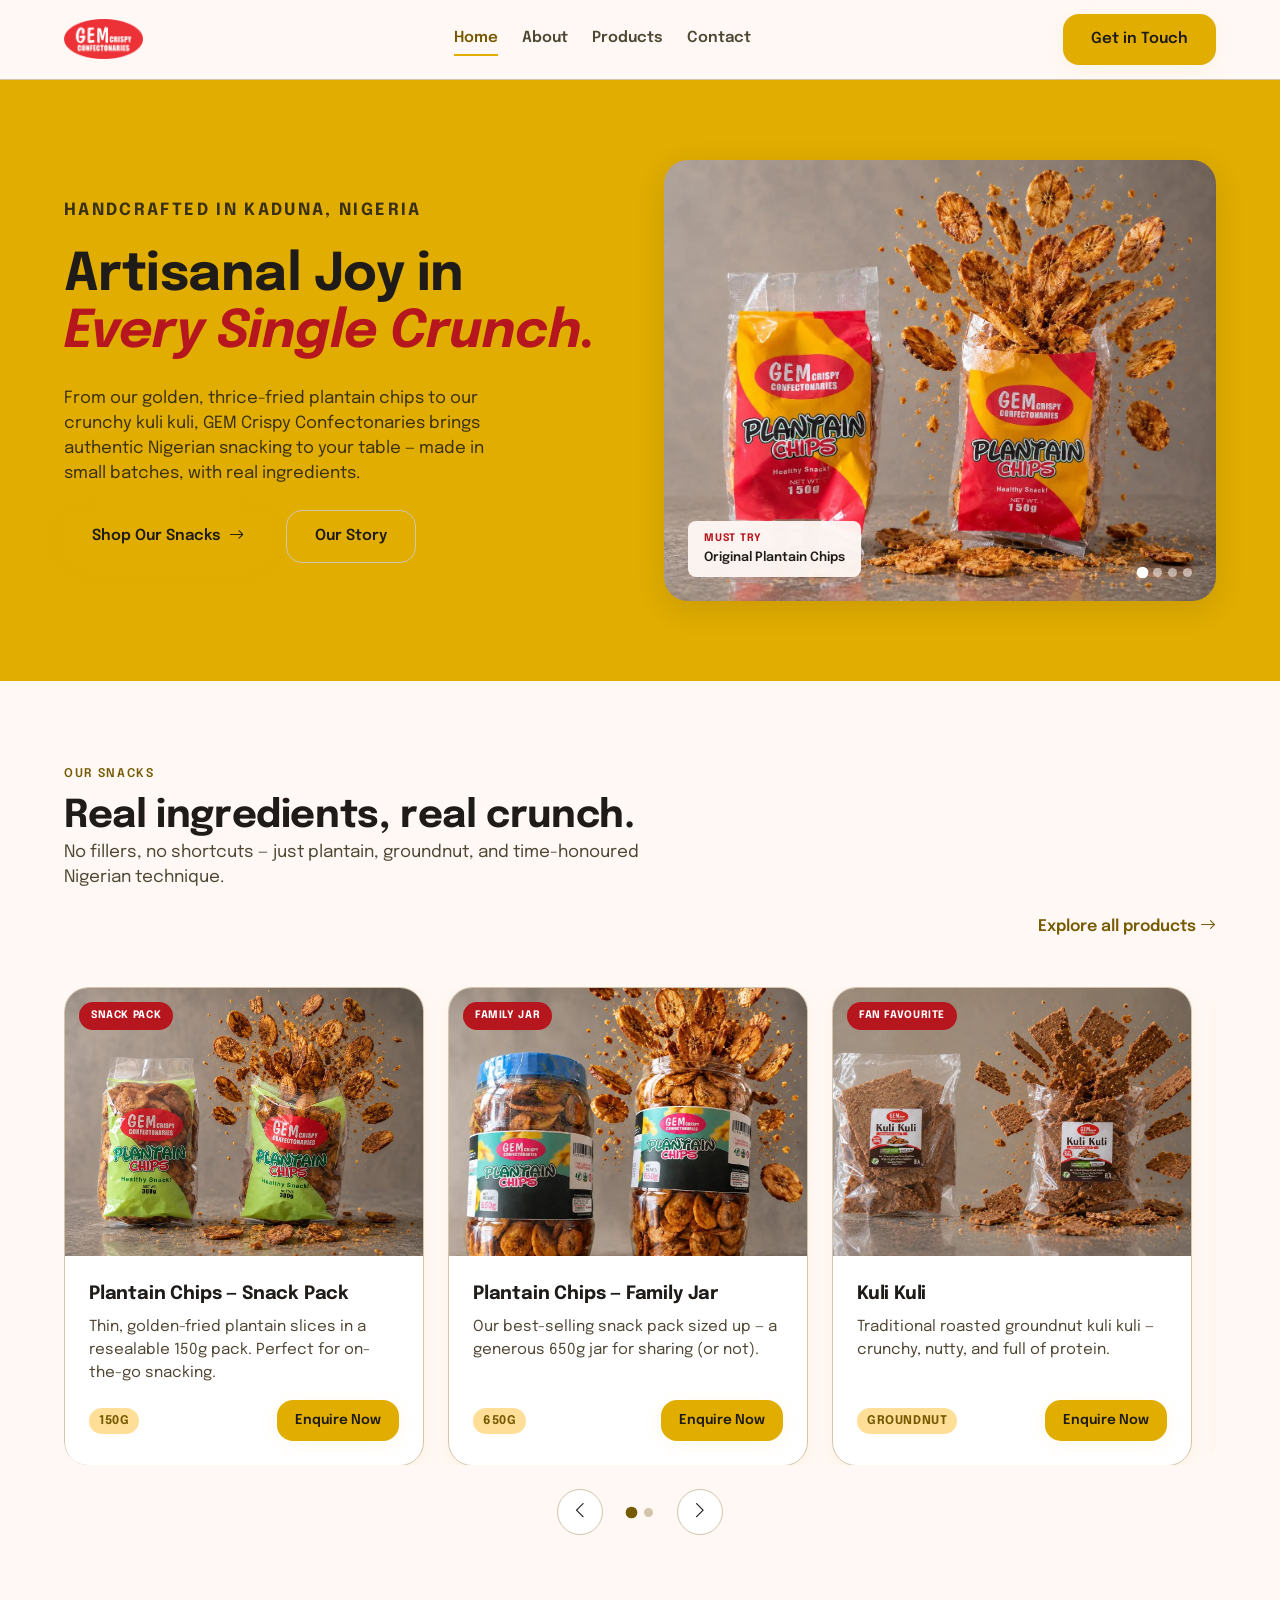
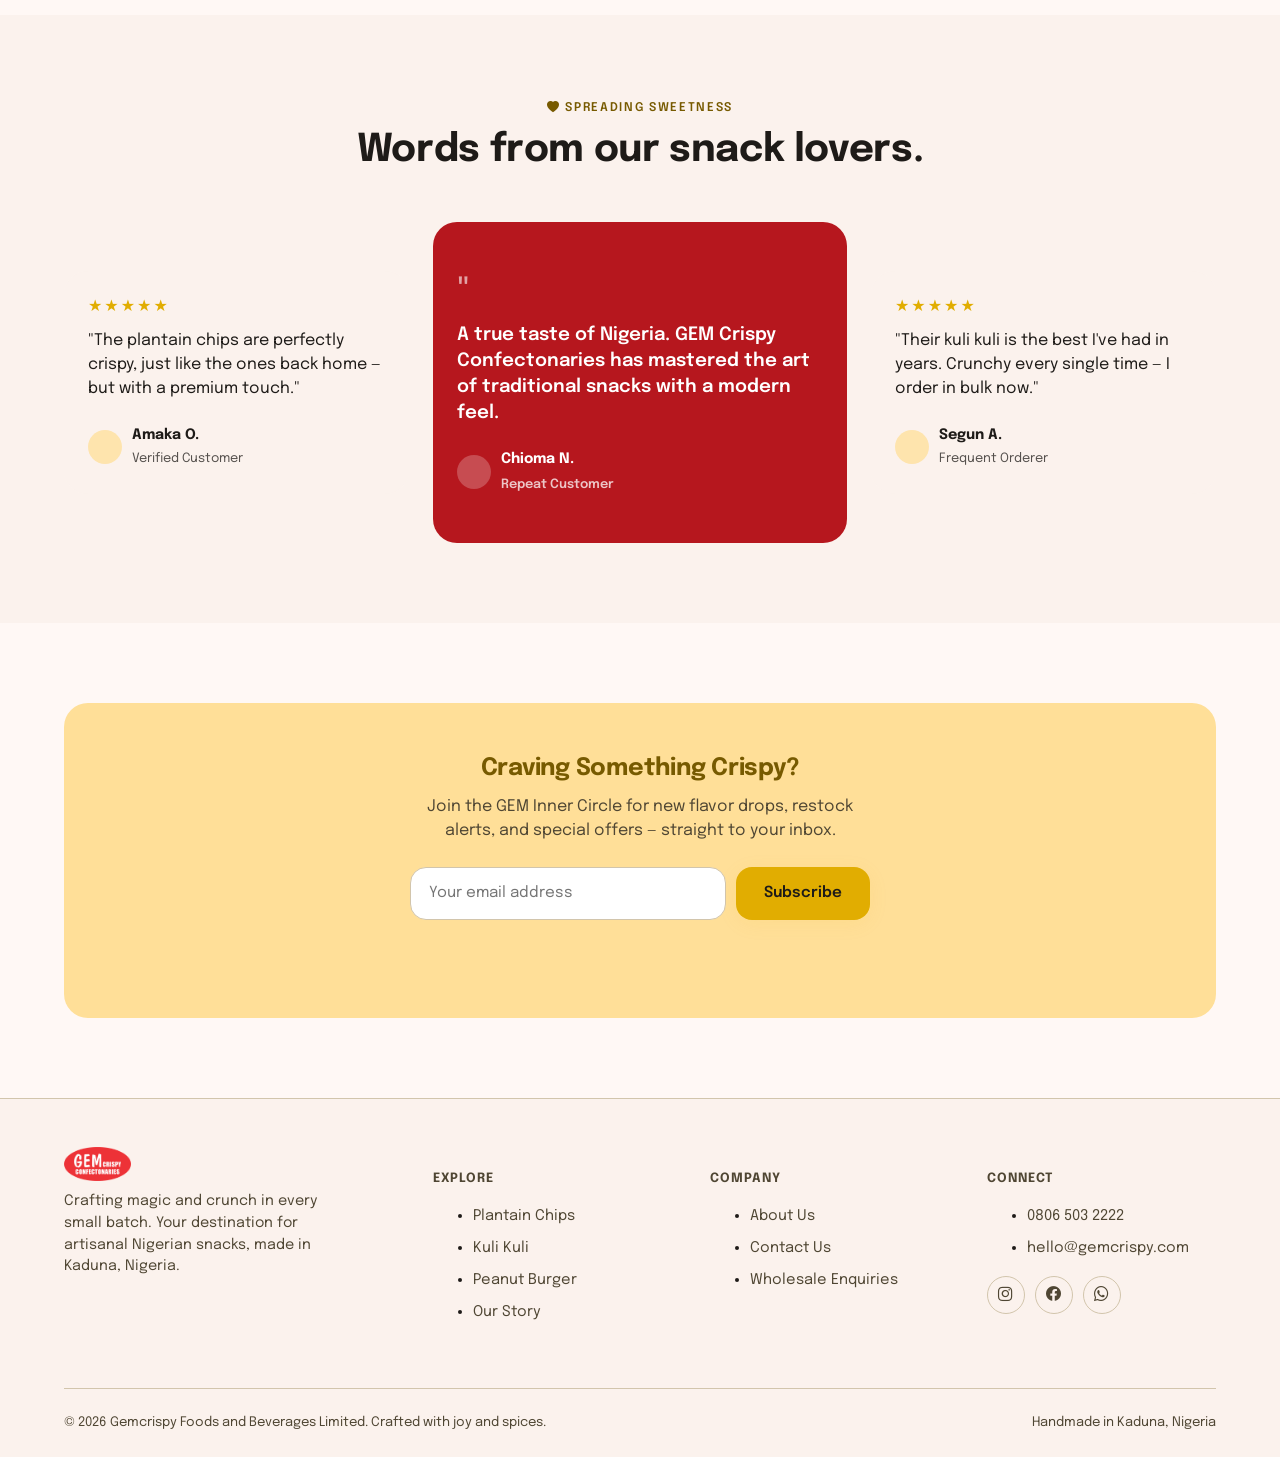
==== index.html @ a68d862b "Initial commit: GEM Crispy Confectonaries website" ====
<!DOCTYPE html>
<html lang="en">
<head>
<meta charset="UTF-8">
<meta name="viewport" content="width=device-width, initial-scale=1.0">
<title>GEM Crispy Confectonaries-Authentic Nigerian Artisanal Snacks</title>
<meta name="description" content="GEM Crispy Confectonaries hand-crafts authentic Nigerian artisanal snacks — plantain chips and kuli kuli — made in Kaduna, Nigeria. Discover our story and enquire today.">
<link rel="icon" type="image/png" sizes="32x32" href="assets/logo/favicon-32.png">
<link rel="icon" type="image/png" sizes="16x16" href="assets/logo/favicon-16.png">
<link rel="apple-touch-icon" sizes="180x180" href="assets/logo/favicon-180.png">
<link rel="stylesheet" href="https://cdn.jsdelivr.net/npm/bootstrap-icons@1.11.3/font/bootstrap-icons.min.css">
<link rel="stylesheet" href="css/styles.css">
</head>
<body>
<a href="#main" class="skip-link">Skip to content</a>

<!-- ============ HEADER ============ -->
<header class="site-header">
  <div class="container nav">
    <a href="index.html" class="nav-logo">
      <img src="assets/logo/gem-logo.png" alt="GEM Crispy Confectonaries logo">
      <span class="visually-hidden">GEM Crispy Confectonaries</span>
    </a>
    <nav class="nav-links" aria-label="Primary">
      <a href="index.html" aria-current="page">Home</a>
      <a href="about.html">About</a>
      <a href="products.html">Products</a>
      <a href="contact.html">Contact</a>
    </nav>
    <a href="contact.html" class="btn btn-primary nav-cta">Get in Touch</a>
    <button class="nav-toggle" data-nav-toggle aria-expanded="false" aria-controls="mobile-menu" aria-label="Open menu">
      <i class="bi bi-list" aria-hidden="true"></i>
    </button>
  </div>
  <div class="container">
    <nav class="mobile-menu" id="mobile-menu" data-mobile-menu aria-label="Mobile">
      <a href="index.html" aria-current="page">Home</a>
      <a href="about.html">About</a>
      <a href="products.html">Products</a>
      <a href="contact.html">Contact</a>
      <a href="contact.html" class="btn btn-primary btn-block">Get in Touch</a>
    </nav>
  </div>
</header>

<main id="main">

  <!-- ============ HERO ============ -->
  <section class="hero">
    <div class="container hero-grid">
      <div>
        <p class="hero-eyebrow">Handcrafted in Kaduna, Nigeria</p>
        <h1>Artisanal Joy in <em>Every Single Crunch.</em></h1>
        <p>From our golden, thrice-fried plantain chips to our crunchy kuli kuli, GEM Crispy Confectonaries brings authentic Nigerian snacking to your table — made in small batches, with real ingredients.</p>
        <div class="hero-actions">
          <a href="products.html" class="btn btn-primary">Shop Our Snacks <i class="bi bi-arrow-right" aria-hidden="true"></i></a>
          <a href="about.html" class="btn btn-outline">Our Story</a>
        </div>
      </div>
      <div class="hero-image-wrap" data-hero-rotator>
        <img src="assets/products/plantain-chips-snack-pack-1.jpg" alt="Two packs of GEM plantain chips, one open and overflowing with crispy golden plantain slices" width="700" height="560" data-hero-image>
        <div class="hero-badge">
          <span data-hero-badge-eyebrow>Must Try</span>
          <span data-hero-badge-title>Original Plantain Chips</span>
        </div>
        <div class="hero-dots" data-hero-dots></div>
      </div>
    </div>
  </section>

  <!-- ============ FEATURED SNACKS CAROUSEL ============ -->
  <section>
    <div class="container">
      <div class="section-header-split">
        <div class="section-header">
          <p class="eyebrow">Our Snacks</p>
          <h2 class="section-title">Real ingredients, real crunch.</h2>
          <p class="section-lead">No fillers, no shortcuts — just plantain, groundnut, and time-honoured Nigerian technique.</p>
        </div>
        <a href="products.html" style="font-weight:600; color:var(--color-primary-dark); white-space:nowrap;">Explore all products <i class="bi bi-arrow-right"></i></a>
      </div>

      <div class="carousel" data-carousel tabindex="0" aria-roledescription="carousel" aria-label="Featured products">
        <div class="carousel-viewport" data-carousel-viewport>
          <div class="carousel-track" data-carousel-track>

            <div class="carousel-slide" data-carousel-slide>
              <article class="card">
                <div class="card-media">
                  <span class="card-tag">Snack Pack</span>
                  <img src="assets/products/plantain-chips-snack-pack-2.jpg" alt="GEM Plantain Chips 150g snack pack" loading="lazy" width="500" height="375">
                </div>
                <div class="card-body">
                  <h3>Plantain Chips — Snack Pack</h3>
                  <p>Thin, golden-fried plantain slices in a resealable 150g pack. Perfect for on-the-go snacking.</p>
                  <div class="card-footer">
                    <span class="card-weight">150g</span>
                    <a href="contact.html?product=Plantain%20Chips%20%E2%80%94%20Snack%20Pack%20(150g)#enquiry-form" class="btn btn-primary" style="padding:10px 18px; font-size:0.85rem;">Enquire Now</a>
                  </div>
                </div>
              </article>
            </div>

            <div class="carousel-slide" data-carousel-slide>
              <article class="card">
                <div class="card-media">
                  <span class="card-tag">Family Jar</span>
                  <img src="assets/products/plantain-chips-family-jar-1.jpg" alt="GEM Plantain Chips 650g family jar" loading="lazy" width="500" height="375">
                </div>
                <div class="card-body">
                  <h3>Plantain Chips — Family Jar</h3>
                  <p>Our best-selling snack pack sized up — a generous 650g jar for sharing (or not).</p>
                  <div class="card-footer">
                    <span class="card-weight">650g</span>
                    <a href="contact.html?product=Plantain%20Chips%20%E2%80%94%20Family%20Jar%20(650g)#enquiry-form" class="btn btn-primary" style="padding:10px 18px; font-size:0.85rem;">Enquire Now</a>
                  </div>
                </div>
              </article>
            </div>

            <div class="carousel-slide" data-carousel-slide>
              <article class="card">
                <div class="card-media">
                  <span class="card-tag">Fan Favourite</span>
                  <img src="assets/products/kuli-kuli.jpg" alt="GEM Kuli Kuli, a traditional Nigerian groundnut snack" loading="lazy" width="500" height="375">
                </div>
                <div class="card-body">
                  <h3>Kuli Kuli</h3>
                  <p>Traditional roasted groundnut kuli kuli — crunchy, nutty, and full of protein.</p>
                  <div class="card-footer">
                    <span class="card-weight">Groundnut</span>
                    <a href="contact.html?product=Kuli%20Kuli#enquiry-form" class="btn btn-primary" style="padding:10px 18px; font-size:0.85rem;">Enquire Now</a>
                  </div>
                </div>
              </article>
            </div>

            <div class="carousel-slide" data-carousel-slide>
              <article class="card">
                <div class="card-media">
                  <span class="card-tag">Peanut Snack</span>
                  <img src="assets/products/peanut-burger-bag.jpg" alt="GEM Peanut Burger, a sweet-coated peanut snack" loading="lazy" width="500" height="375">
                </div>
                <div class="card-body">
                  <h3>Peanut Burger</h3>
                  <p>Crunchy sugar-coated peanuts — a beloved Nigerian classic, packed fresh in every batch.</p>
                  <div class="card-footer">
                    <span class="card-weight">50g</span>
                    <a href="contact.html?product=Peanut%20Burger#enquiry-form" class="btn btn-primary" style="padding:10px 18px; font-size:0.85rem;">Enquire Now</a>
                  </div>
                </div>
              </article>
            </div>

          </div>
        </div>

        <div class="carousel-controls">
          <button class="carousel-btn" data-carousel-prev aria-label="Previous product"><i class="bi bi-chevron-left" aria-hidden="true"></i></button>
          <div class="carousel-dots" data-carousel-dots></div>
          <button class="carousel-btn" data-carousel-next aria-label="Next product"><i class="bi bi-chevron-right" aria-hidden="true"></i></button>
        </div>
      </div>
    </div>
  </section>

  <!-- ============ TESTIMONIALS ============ -->
  <!-- Placeholder testimonials — replace with real customer reviews before launch -->
  <section class="bg-tint">
    <div class="container">
      <div class="section-header center mx-auto">
        <p class="eyebrow"><i class="bi bi-heart-fill" aria-hidden="true"></i> Spreading Sweetness</p>
        <h2 class="section-title">Words from our snack lovers.</h2>
      </div>
      <div class="testimonial-grid">
        <div class="testimonial-card">
          <div class="stars" aria-hidden="true">★★★★★</div>
          <p>"The plantain chips are perfectly crispy, just like the ones back home — but with a premium touch."</p>
          <div class="testimonial-author">
            <span class="avatar-dot" aria-hidden="true"></span>
            <div><strong>Amaka O.</strong><span>Verified Customer</span></div>
          </div>
        </div>
        <div class="testimonial-card is-featured">
          <span class="quote-mark" aria-hidden="true">"</span>
          <p>A true taste of Nigeria. GEM Crispy Confectonaries has mastered the art of traditional snacks with a modern feel.</p>
          <div class="testimonial-author">
            <span class="avatar-dot" aria-hidden="true" style="background:rgba(255,255,255,0.3);"></span>
            <div><strong>Chioma N.</strong><span>Repeat Customer</span></div>
          </div>
        </div>
        <div class="testimonial-card">
          <div class="stars" aria-hidden="true">★★★★★</div>
          <p>"Their kuli kuli is the best I've had in years. Crunchy every single time — I order in bulk now."</p>
          <div class="testimonial-author">
            <span class="avatar-dot" aria-hidden="true"></span>
            <div><strong>Segun A.</strong><span>Frequent Orderer</span></div>
          </div>
        </div>
      </div>
    </div>
  </section>

  <!-- ============ NEWSLETTER ============ -->
  <section>
    <div class="newsletter-band">
      <h2>Craving Something Crispy?</h2>
      <p>Join the GEM Inner Circle for new flavor drops, restock alerts, and special offers — straight to your inbox.</p>
      <form class="newsletter-form" data-newsletter-form>
        <input type="email" class="field-input" placeholder="Your email address" required aria-label="Email address">
        <button type="submit" class="btn btn-primary">Subscribe</button>
      </form>
      <p class="form-note" data-form-note role="status" aria-live="polite"></p>
    </div>
  </section>

</main>

<!-- ============ FOOTER ============ -->
<footer class="site-footer">
  <div class="container">
    <div class="footer-grid">
      <div>
        <a href="index.html" class="footer-brand">
          <img src="assets/logo/gem-logo.png" alt="">
        </a>
        <p class="footer-desc">Crafting magic and crunch in every small batch. Your destination for artisanal Nigerian snacks, made in Kaduna, Nigeria.</p>
      </div>
      <div class="footer-col">
        <h5>Explore</h5>
        <ul>
          <li><a href="products.html">Plantain Chips</a></li>
          <li><a href="products.html">Kuli Kuli</a></li>
          <li><a href="products.html">Peanut Burger</a></li>
          <li><a href="about.html">Our Story</a></li>
        </ul>
      </div>
      <div class="footer-col">
        <h5>Company</h5>
        <ul>
          <li><a href="about.html">About Us</a></li>
          <li><a href="contact.html">Contact Us</a></li>
          <li><a href="contact.html">Wholesale Enquiries</a></li>
        </ul>
      </div>
      <div class="footer-col">
        <h5>Connect</h5>
        <ul>
          <li><a href="tel:08065032222">0806 503 2222</a></li>
          <li><a href="mailto:hello@gemcrispy.com">hello@gemcrispy.com</a></li>
        </ul>
        <div class="footer-socials">
          <a href="#" aria-label="Instagram"><i class="bi bi-instagram" aria-hidden="true"></i></a>
          <a href="#" aria-label="Facebook"><i class="bi bi-facebook" aria-hidden="true"></i></a>
          <a href="#" aria-label="WhatsApp"><i class="bi bi-whatsapp" aria-hidden="true"></i></a>
        </div>
      </div>
    </div>
    <div class="footer-bottom">
      <span>&copy; <span data-year>2026</span> Gemcrispy Foods and Beverages Limited. Crafted with joy and spices.</span>
      <span>Handmade in Kaduna, Nigeria</span>
    </div>
  </div>
</footer>

<script src="js/config.js"></script>
<script src="js/main.js"></script>
<script src="js/newsletter.js"></script>
<script src="js/carousel.js"></script>
<script src="js/hero-rotator.js"></script>
</body>
</html>
---- css/styles.css ----
/* ============================================================
   GEM Crispy Confectionaries — Design System
   Font: Epilogue | Palette: Mustard / Rich Red / Warm Cream
   ============================================================ */

@import url('https://fonts.googleapis.com/css2?family=Epilogue:ital,wght@0,400;0,500;0,600;0,700;0,800;1,600&display=swap');

:root {
  /* Color tokens */
  --color-primary: #E1AD01;
  --color-primary-dark: #775A00;
  --color-primary-container: #FFDF98;
  --color-accent: #B6171E;
  --color-accent-dark: #93000A;
  --color-surface: #FFF8F5;
  --color-surface-dim: #E1D8D4;
  --color-surface-container-lowest: #FFFFFF;
  --color-surface-container-low: #FBF2ED;
  --color-surface-container: #F5ECE7;
  --color-surface-container-high: #EFE6E2;
  --color-text: #1E1B18;
  --color-text-variant: #4F4633;
  --color-outline: #817661;
  --color-outline-variant: #D2C5AC;
  --color-inverse-surface: #34302C;
  --color-inverse-on-surface: #F8EFEA;
  --color-error: #BA1A1A;
  --color-success: #2E7D32;

  /* Typography */
  --font-body: 'Epilogue', system-ui, -apple-system, sans-serif;

  /* Spacing (8px base scale) */
  --space-xs: 4px;
  --space-sm: 12px;
  --space-base: 8px;
  --space-md: 24px;
  --space-lg: 48px;
  --space-xl: 80px;
  --gutter: 24px;
  --margin-mobile: 16px;
  --margin-desktop: 64px;

  /* Radius */
  --radius-sm: 0.25rem;
  --radius: 0.5rem;
  --radius-md: 0.75rem;
  --radius-lg: 1rem;
  --radius-xl: 1.5rem;
  --radius-full: 9999px;

  /* Shadows */
  --shadow-1: 0 4px 20px rgba(225, 173, 1, 0.08);
  --shadow-2: 0 8px 30px rgba(30, 27, 24, 0.12);

  /* Layout */
  --max-width: 1280px;
}

/* ------------------------------------------------------------
   Reset
   ------------------------------------------------------------ */
*, *::before, *::after { box-sizing: border-box; }
html { scroll-behavior: smooth; }
body, h1, h2, h3, h4, p, figure, blockquote, dl, dd { margin: 0; }
ul[class], ol[class] { list-style: none; margin: 0; padding: 0; }
img, picture { max-width: 100%; display: block; }
input, button, textarea, select { font: inherit; color: inherit; }
button { cursor: pointer; }
a { color: inherit; text-decoration: none; }

@media (prefers-reduced-motion: reduce) {
  html { scroll-behavior: auto; }
  *, *::before, *::after {
    animation-duration: 0.01ms !important;
    animation-iteration-count: 1 !important;
    transition-duration: 0.01ms !important;
    scroll-behavior: auto !important;
  }
}

/* ------------------------------------------------------------
   Base
   ------------------------------------------------------------ */
body {
  font-family: var(--font-body);
  background: var(--color-surface);
  color: var(--color-text);
  line-height: 1.5;
  -webkit-font-smoothing: antialiased;
}

h1, h2, h3, h4 {
  font-family: var(--font-body);
  font-weight: 700;
  letter-spacing: -0.01em;
  color: var(--color-text);
}

.eyebrow {
  display: inline-block;
  font-size: 0.75rem;
  font-weight: 600;
  letter-spacing: 0.14em;
  text-transform: uppercase;
  color: var(--color-primary-dark);
  margin-bottom: var(--space-sm);
}

.section-title {
  font-size: clamp(1.75rem, 3vw, 2.5rem);
  line-height: 1.15;
}

.section-lead {
  font-size: 1.0625rem;
  color: var(--color-text-variant);
  max-width: 60ch;
}

.container {
  width: 100%;
  max-width: var(--max-width);
  margin-inline: auto;
  padding-inline: var(--margin-mobile);
}

@media (min-width: 900px) {
  .container { padding-inline: var(--margin-desktop); }
}

section {
  padding-block: var(--space-xl);
}

/* Skip link for keyboard users */
.skip-link {
  position: absolute;
  left: -9999px;
  top: 0;
  background: var(--color-text);
  color: #fff;
  padding: 12px 20px;
  z-index: 1000;
  border-radius: 0 0 var(--radius) 0;
}
.skip-link:focus {
  left: 0;
}

:focus-visible {
  outline: 3px solid var(--color-primary-dark);
  outline-offset: 2px;
}

/* ------------------------------------------------------------
   Buttons
   ------------------------------------------------------------ */
.btn {
  display: inline-flex;
  align-items: center;
  justify-content: center;
  gap: 8px;
  padding: 14px 28px;
  border-radius: var(--radius-lg);
  font-weight: 600;
  font-size: 0.95rem;
  border: none;
  transition: transform 0.15s ease, box-shadow 0.15s ease, background-color 0.15s ease;
  white-space: nowrap;
}
.btn:hover { transform: translateY(-2px); }
.btn:active { transform: translateY(0); }

.btn-primary {
  background: var(--color-primary);
  color: var(--color-text);
  box-shadow: var(--shadow-1);
}
.btn-primary:hover { box-shadow: 0 8px 24px rgba(225, 173, 1, 0.28); }

.btn-accent {
  background: var(--color-accent);
  color: #fff;
}
.btn-accent:hover { box-shadow: 0 8px 24px rgba(182, 23, 30, 0.28); }

.btn-outline {
  background: transparent;
  color: var(--color-text);
  border: 1.5px solid var(--color-outline-variant);
}
.btn-outline:hover { border-color: var(--color-primary-dark); background: var(--color-surface-container-low); }

.btn-block { width: 100%; }
.btn[disabled] { opacity: 0.6; cursor: not-allowed; transform: none !important; }

/* ------------------------------------------------------------
   Header / Navigation
   ------------------------------------------------------------ */
.site-header {
  position: sticky;
  top: 0;
  z-index: 100;
  background: rgba(255, 248, 245, 0.92);
  backdrop-filter: blur(8px);
  border-bottom: 1px solid var(--color-outline-variant);
}

.nav {
  display: flex;
  align-items: center;
  justify-content: space-between;
  padding-block: 14px;
}

.nav-logo {
  display: flex;
  align-items: center;
  gap: 10px;
  font-weight: 800;
  font-size: 1.15rem;
}
.nav-logo img { height: 40px; width: auto; }

.nav-links {
  display: none;
  align-items: center;
  gap: var(--space-md);
}

.nav-links a {
  font-weight: 600;
  font-size: 0.95rem;
  color: var(--color-text-variant);
  padding-block: 4px;
  border-bottom: 2px solid transparent;
  transition: color 0.15s ease, border-color 0.15s ease;
}
.nav-links a:hover,
.nav-links a[aria-current="page"] {
  color: var(--color-primary-dark);
  border-color: var(--color-primary);
}

.nav-cta { display: none; }

.nav-toggle {
  display: inline-flex;
  align-items: center;
  justify-content: center;
  width: 44px;
  height: 44px;
  border-radius: var(--radius);
  border: 1px solid var(--color-outline-variant);
  background: var(--color-surface-container-lowest);
  font-size: 1.25rem;
}

@media (min-width: 900px) {
  .nav-links { display: flex; }
  .nav-cta { display: inline-flex; }
  .nav-toggle { display: none; }
}

.mobile-menu {
  display: none;
  flex-direction: column;
  gap: 2px;
  padding-block: var(--space-sm);
  border-top: 1px solid var(--color-outline-variant);
}
.mobile-menu.is-open { display: flex; }
.mobile-menu a {
  padding: 12px 4px;
  font-weight: 600;
  color: var(--color-text-variant);
  border-bottom: 1px solid var(--color-surface-container-high);
}
.mobile-menu a[aria-current="page"] { color: var(--color-primary-dark); }
.mobile-menu .btn { margin-top: var(--space-sm); }

@media (min-width: 900px) {
  .mobile-menu { display: none !important; }
}

/* ------------------------------------------------------------
   Hero
   ------------------------------------------------------------ */
.hero {
  background: var(--color-primary);
  padding-block: var(--space-xl);
  overflow: hidden;
}

.hero-grid {
  display: grid;
  gap: var(--space-lg);
  align-items: center;
}

@media (min-width: 900px) {
  .hero-grid { grid-template-columns: 1fr 1fr; }
}

.hero-eyebrow {
  font-size: 0.75rem;
  font-weight: 700;
  letter-spacing: 0.14em;
  text-transform: uppercase;
  color: var(--color-text);
  opacity: 0.7;
  margin-bottom: var(--space-sm);
}

.hero h1 {
  font-size: clamp(2.25rem, 5vw, 3.25rem);
  line-height: 1.1;
  margin-bottom: var(--space-md);
}

.hero h1 em {
  font-style: italic;
  color: var(--color-accent);
}

.hero p {
  font-size: 1.05rem;
  color: var(--color-text);
  opacity: 0.85;
  max-width: 46ch;
  margin-bottom: var(--space-md);
}

.hero-actions {
  display: flex;
  flex-wrap: wrap;
  gap: 14px;
}

.hero-image-wrap {
  position: relative;
  border-radius: var(--radius-xl);
  overflow: hidden;
  box-shadow: var(--shadow-2);
}
.hero-image-wrap img { width: 100%; height: 100%; object-fit: cover; aspect-ratio: 4/3.2; transition: opacity 0.35s ease; }

.hero-badge {
  position: absolute;
  bottom: var(--space-md);
  left: var(--space-md);
  background: rgba(255,248,245,0.95);
  padding: 10px 16px;
  border-radius: var(--radius);
  font-size: 0.8rem;
  font-weight: 600;
}
.hero-badge span { display: block; }
.hero-badge [data-hero-badge-eyebrow] { font-size: 0.65rem; text-transform: uppercase; letter-spacing: 0.08em; color: var(--color-accent); font-weight: 700; margin-bottom: 2px; }
.hero-badge [data-hero-badge-title] { transition: opacity 0.2s ease; }

.hero-dots {
  position: absolute;
  bottom: var(--space-md);
  right: var(--space-md);
  display: flex;
  gap: 6px;
}
.hero-dots .carousel-dot { background: rgba(255,248,245,0.55); }
.hero-dots .carousel-dot:hover { background: rgba(255,248,245,0.85); }
.hero-dots .carousel-dot.is-active { background: var(--color-surface-container-lowest); transform: scale(1.3); }

/* Page header (for non-home pages) */
.page-hero {
  background: var(--color-surface-container-low);
  text-align: center;
  padding-block: var(--space-xl) var(--space-lg);
}
.page-hero .eyebrow { display: block; }
.page-hero h1 { font-size: clamp(2rem, 4vw, 3rem); margin-bottom: var(--space-sm); }
.page-hero p { max-width: 60ch; margin-inline: auto; color: var(--color-text-variant); font-size: 1.05rem; }

.page-hero.hero-tinted {
  background: var(--color-primary);
}
.page-hero.hero-tinted h1, .page-hero.hero-tinted p { color: var(--color-text); }
.page-hero.hero-tinted .eyebrow { color: var(--color-inverse-surface); opacity: 0.7; }

/* ------------------------------------------------------------
   Cards — Products / Features
   ------------------------------------------------------------ */
.grid {
  display: grid;
  gap: var(--gutter);
}
.grid-3 { grid-template-columns: repeat(1, 1fr); }
.grid-2 { grid-template-columns: repeat(1, 1fr); }
@media (min-width: 700px) {
  .grid-3 { grid-template-columns: repeat(2, 1fr); }
  .grid-2 { grid-template-columns: repeat(2, 1fr); }
}
@media (min-width: 980px) {
  .grid-3 { grid-template-columns: repeat(3, 1fr); }
}

.card {
  background: var(--color-surface-container-lowest);
  border: 1px solid var(--color-outline-variant);
  border-radius: var(--radius-xl);
  overflow: hidden;
  box-shadow: var(--shadow-1);
  display: flex;
  flex-direction: column;
  transition: transform 0.2s ease, box-shadow 0.2s ease;
}
.card:hover { transform: translateY(-4px); box-shadow: var(--shadow-2); }

.card-media {
  position: relative;
  aspect-ratio: 4/3;
  overflow: hidden;
  background: var(--color-surface-container);
}
.card-media img { width: 100%; height: 100%; object-fit: cover; }

.card-tag {
  position: absolute;
  top: 14px;
  left: 14px;
  background: var(--color-accent);
  color: #fff;
  font-size: 0.65rem;
  font-weight: 700;
  letter-spacing: 0.06em;
  text-transform: uppercase;
  padding: 6px 12px;
  border-radius: var(--radius-full);
}

.card-body {
  padding: var(--space-md);
  display: flex;
  flex-direction: column;
  gap: 8px;
  flex: 1;
}
.card-body h3 { font-size: 1.15rem; }
.card-body p { color: var(--color-text-variant); font-size: 0.95rem; flex: 1; }

.card-footer {
  display: flex;
  align-items: center;
  justify-content: space-between;
  margin-top: 8px;
}
.card-weight {
  font-size: 0.75rem;
  font-weight: 700;
  letter-spacing: 0.05em;
  text-transform: uppercase;
  color: var(--color-primary-dark);
  background: var(--color-primary-container);
  padding: 4px 10px;
  border-radius: var(--radius-full);
}

/* Filter chips (Products page) */
.chip-row {
  display: flex;
  flex-wrap: wrap;
  gap: 10px;
}
.chip {
  padding: 10px 18px;
  border-radius: var(--radius-full);
  border: 1px solid var(--color-outline-variant);
  background: var(--color-surface-container-lowest);
  font-weight: 600;
  font-size: 0.85rem;
  color: var(--color-text-variant);
  transition: background 0.15s ease, color 0.15s ease, border-color 0.15s ease;
}
.chip:hover { border-color: var(--color-primary-dark); }
.chip.is-active {
  background: var(--color-primary-dark);
  color: #fff;
  border-color: var(--color-primary-dark);
}

/* Feature list (About page) */
.feature-list {
  display: grid;
  gap: var(--space-md);
}
.feature-item {
  display: flex;
  gap: 14px;
}
.feature-icon {
  flex-shrink: 0;
  width: 40px;
  height: 40px;
  border-radius: 50%;
  background: var(--color-primary-container);
  color: var(--color-primary-dark);
  display: flex;
  align-items: center;
  justify-content: center;
  font-size: 1.1rem;
}
.feature-item h4 { font-size: 1rem; margin-bottom: 4px; }
.feature-item p { font-size: 0.92rem; color: var(--color-text-variant); }

/* Custom golden bullets */
.gold-list { display: grid; gap: 10px; }
.gold-list li { display: flex; align-items: flex-start; gap: 12px; font-size: 0.95rem; color: var(--color-text-variant); }
.gold-list li::before {
  content: '';
  flex-shrink: 0;
  width: 8px;
  height: 8px;
  margin-top: 8px;
  border-radius: 50%;
  background: var(--color-primary);
}

/* ------------------------------------------------------------
   Testimonials
   ------------------------------------------------------------ */
.testimonial-grid {
  display: grid;
  gap: var(--space-md);
  align-items: center;
}
@media (min-width: 900px) {
  .testimonial-grid { grid-template-columns: 1fr 1.2fr 1fr; }
}
.testimonial-card {
  background: var(--color-surface-container-low);
  border-radius: var(--radius-xl);
  padding: var(--space-md);
}
.testimonial-card.is-featured {
  background: var(--color-accent);
  color: #fff;
  padding: var(--space-lg) var(--space-md);
  font-size: 1.15rem;
  font-weight: 600;
  line-height: 1.4;
}
.testimonial-card.is-featured .quote-mark { font-size: 2rem; opacity: 0.6; display: block; margin-bottom: 8px; }
.stars { color: var(--color-primary); letter-spacing: 2px; margin-bottom: 10px; }
.testimonial-author { display: flex; align-items: center; gap: 10px; margin-top: var(--space-md); }
.avatar-dot { width: 34px; height: 34px; border-radius: 50%; background: var(--color-primary-container); }
.testimonial-author strong { display: block; font-size: 0.9rem; }
.testimonial-author span { font-size: 0.8rem; opacity: 0.75; }

/* ------------------------------------------------------------
   Newsletter band
   ------------------------------------------------------------ */
.newsletter-band {
  background: var(--color-primary-container);
  border-radius: var(--radius-xl);
  padding: var(--space-lg) var(--space-md);
  text-align: center;
  margin-inline: var(--margin-mobile);
}
@media (min-width: 900px) {
  .newsletter-band { margin-inline: var(--margin-desktop); }
}
.newsletter-band h2 { color: var(--color-primary-dark); margin-bottom: 8px; }
.newsletter-band p { color: var(--color-text-variant); max-width: 50ch; margin-inline: auto; margin-bottom: var(--space-md); }

.newsletter-form {
  display: flex;
  flex-direction: column;
  gap: 10px;
  max-width: 460px;
  margin-inline: auto;
}
@media (min-width: 560px) {
  .newsletter-form { flex-direction: row; }
}

.field-input {
  width: 100%;
  padding: 14px 18px;
  border-radius: var(--radius-lg);
  border: 1px solid var(--color-outline-variant);
  background: var(--color-surface-container-lowest);
  font-size: 0.95rem;
}
.field-input:focus-visible { outline: 2px solid var(--color-primary-dark); }

.form-note {
  margin-top: 10px;
  font-size: 0.85rem;
  min-height: 1.2em;
}
.form-note.is-success { color: var(--color-success); }
.form-note.is-error { color: var(--color-error); }

/* ------------------------------------------------------------
   Forms — Contact / Enquiry
   ------------------------------------------------------------ */
.form-card {
  background: var(--color-surface-container-lowest);
  border: 1px solid var(--color-outline-variant);
  border-radius: var(--radius-xl);
  padding: var(--space-md);
  box-shadow: var(--shadow-1);
}

.form-grid {
  display: grid;
  gap: var(--space-md);
}
@media (min-width: 640px) {
  .form-grid.two-col { grid-template-columns: 1fr 1fr; }
}

.field {
  display: flex;
  flex-direction: column;
  gap: 6px;
}
.field label {
  font-size: 0.85rem;
  font-weight: 600;
  color: var(--color-text-variant);
}
.field textarea {
  padding: 14px 18px;
  border-radius: var(--radius);
  border: 1px solid var(--color-outline-variant);
  background: var(--color-surface-container-lowest);
  min-height: 140px;
  resize: vertical;
  font-size: 0.95rem;
}
.field input,
.field select {
  padding: 14px 18px;
  border-radius: var(--radius);
  border: 1px solid var(--color-outline-variant);
  background: var(--color-surface-container-lowest);
  font-size: 0.95rem;
}
.field input:focus-visible,
.field select:focus-visible,
.field textarea:focus-visible {
  outline: 2px solid var(--color-primary);
  outline-offset: 1px;
}
.field-error {
  font-size: 0.8rem;
  color: var(--color-error);
  min-height: 1.1em;
}

/* ------------------------------------------------------------
   Contact info list
   ------------------------------------------------------------ */
.info-block { display: flex; flex-direction: column; gap: var(--space-md); }
.info-row { display: flex; gap: 14px; align-items: flex-start; }
.info-icon {
  flex-shrink: 0;
  width: 44px;
  height: 44px;
  border-radius: 50%;
  background: var(--color-primary);
  color: var(--color-text);
  display: flex;
  align-items: center;
  justify-content: center;
  font-size: 1.15rem;
}
.info-row h4 { font-size: 0.8rem; text-transform: uppercase; letter-spacing: 0.06em; color: var(--color-text-variant); margin-bottom: 4px; }
.info-row p, .info-row a { font-weight: 700; font-size: 1rem; }

#map {
  width: 100%;
  height: 340px;
  border-radius: var(--radius-xl);
  border: 1px solid var(--color-outline-variant);
  z-index: 0;
}

/* ------------------------------------------------------------
   Footer
   ------------------------------------------------------------ */
.site-footer {
  background: var(--color-surface-container-low);
  border-top: 1px solid var(--color-outline-variant);
  padding-block: var(--space-lg) var(--space-md);
}
.footer-grid {
  display: grid;
  gap: var(--space-lg);
}
@media (min-width: 720px) {
  .footer-grid { grid-template-columns: 1.4fr 1fr 1fr 1fr; }
}
.footer-brand { display: flex; align-items: center; gap: 10px; font-weight: 800; margin-bottom: 10px; }
.footer-brand img { height: 34px; }
.footer-col h5 { font-size: 0.8rem; text-transform: uppercase; letter-spacing: 0.08em; color: var(--color-text-variant); margin-bottom: var(--space-sm); }
.footer-col ul { display: grid; gap: 8px; }
.footer-col a { font-size: 0.92rem; color: var(--color-text-variant); }
.footer-col a:hover { color: var(--color-primary-dark); }
.footer-desc { font-size: 0.9rem; color: var(--color-text-variant); max-width: 32ch; }
.footer-socials { display: flex; gap: 10px; margin-top: var(--space-sm); }
.footer-socials a {
  width: 38px; height: 38px;
  display: flex; align-items: center; justify-content: center;
  border-radius: 50%;
  border: 1px solid var(--color-outline-variant);
}
.footer-socials a:hover { background: var(--color-primary-container); border-color: var(--color-primary-dark); }
.footer-bottom {
  border-top: 1px solid var(--color-outline-variant);
  margin-top: var(--space-lg);
  padding-top: var(--space-md);
  display: flex;
  flex-wrap: wrap;
  gap: 10px;
  justify-content: space-between;
  font-size: 0.82rem;
  color: var(--color-text-variant);
}

/* ------------------------------------------------------------
   Utility
   ------------------------------------------------------------ */
.text-center { text-align: center; }
.mx-auto { margin-inline: auto; }
.mt-lg { margin-top: var(--space-lg); }
.mb-md { margin-bottom: var(--space-md); }
.stack-md { display: grid; gap: var(--space-md); }
.stack-sm { display: grid; gap: var(--space-sm); }
.visually-hidden {
  position: absolute !important;
  width: 1px; height: 1px;
  overflow: hidden;
  clip: rect(0 0 0 0);
  white-space: nowrap;
}

.section-header { max-width: 720px; margin-bottom: var(--space-lg); }
.section-header.center { margin-inline: auto; text-align: center; }
.section-header-split {
  display: flex;
  flex-wrap: wrap;
  gap: var(--space-md);
  justify-content: space-between;
  align-items: flex-end;
  margin-bottom: var(--space-lg);
}

.bg-tint { background: var(--color-surface-container-low); }
.bg-accent-soft { background: var(--color-surface-container); }

.two-col-media {
  display: grid;
  gap: var(--space-md);
}
@media (min-width: 860px) {
  .two-col-media { grid-template-columns: 1fr 1fr; align-items: center; gap: var(--space-lg); }
}
.two-col-media img {
  border-radius: var(--radius-xl);
  box-shadow: var(--shadow-1);
  width: 100%;
  aspect-ratio: 4/3.4;
  object-fit: cover;
}
.two-col-media.reverse { direction: rtl; }
.two-col-media.reverse > * { direction: ltr; }

.tile-grid {
  display: grid;
  gap: var(--space-md);
}
@media (min-width: 720px) {
  .tile-grid { grid-template-columns: repeat(2, 1fr); }
}
.tile {
  position: relative;
  border-radius: var(--radius-xl);
  overflow: hidden;
  aspect-ratio: 5/4;
}
.tile img { width: 100%; height: 100%; object-fit: cover; }
.tile-caption {
  position: absolute;
  inset: auto 0 0 0;
  padding: var(--space-md);
  background: linear-gradient(0deg, rgba(30,27,24,0.82), rgba(30,27,24,0));
  color: #fff;
}
.tile-caption h4 { font-size: 1.1rem; margin-bottom: 4px; }
.tile-caption p { font-size: 0.85rem; opacity: 0.9; }

/* ------------------------------------------------------------
   Product Carousel (Home page)
   ------------------------------------------------------------ */
.carousel {
  position: relative;
}

.carousel-viewport {
  overflow: hidden;
  border-radius: var(--radius-xl);
}

.carousel-track {
  display: flex;
  will-change: transform;
  transition: transform 0.5s cubic-bezier(0.4, 0.0, 0.2, 1);
}

.carousel-slide {
  flex: 0 0 100%;
  min-width: 0;
  padding-right: var(--gutter);
}

@media (min-width: 700px) {
  .carousel-slide { flex: 0 0 50%; }
}
@media (min-width: 980px) {
  .carousel-slide { flex: 0 0 33.3333%; }
}

.carousel-slide .card { height: 100%; }

.carousel-controls {
  display: flex;
  align-items: center;
  justify-content: center;
  gap: var(--space-md);
  margin-top: var(--space-md);
}

.carousel-btn {
  display: inline-flex;
  align-items: center;
  justify-content: center;
  width: 46px;
  height: 46px;
  border-radius: 50%;
  border: 1px solid var(--color-outline-variant);
  background: var(--color-surface-container-lowest);
  font-size: 1.1rem;
  color: var(--color-text);
  transition: background 0.15s ease, border-color 0.15s ease, transform 0.15s ease;
  flex-shrink: 0;
}
.carousel-btn:hover {
  background: var(--color-primary);
  border-color: var(--color-primary);
  transform: translateY(-1px);
}

.carousel-dots {
  display: flex;
  align-items: center;
  gap: 8px;
}

.carousel-dot {
  width: 9px;
  height: 9px;
  border-radius: 50%;
  background: var(--color-outline-variant);
  border: none;
  padding: 0;
  transition: background 0.2s ease, transform 0.2s ease;
}
.carousel-dot:hover { background: var(--color-primary-dark); }
.carousel-dot.is-active {
  background: var(--color-primary-dark);
  transform: scale(1.3);
}

.badge-circle {
  width: 64px; height: 64px;
  border-radius: 50%;
  background: var(--color-accent);
  color: #fff;
  display: flex; align-items: center; justify-content: center;
  font-size: 1.5rem;
  margin-inline: auto;
  margin-bottom: var(--space-sm);
}
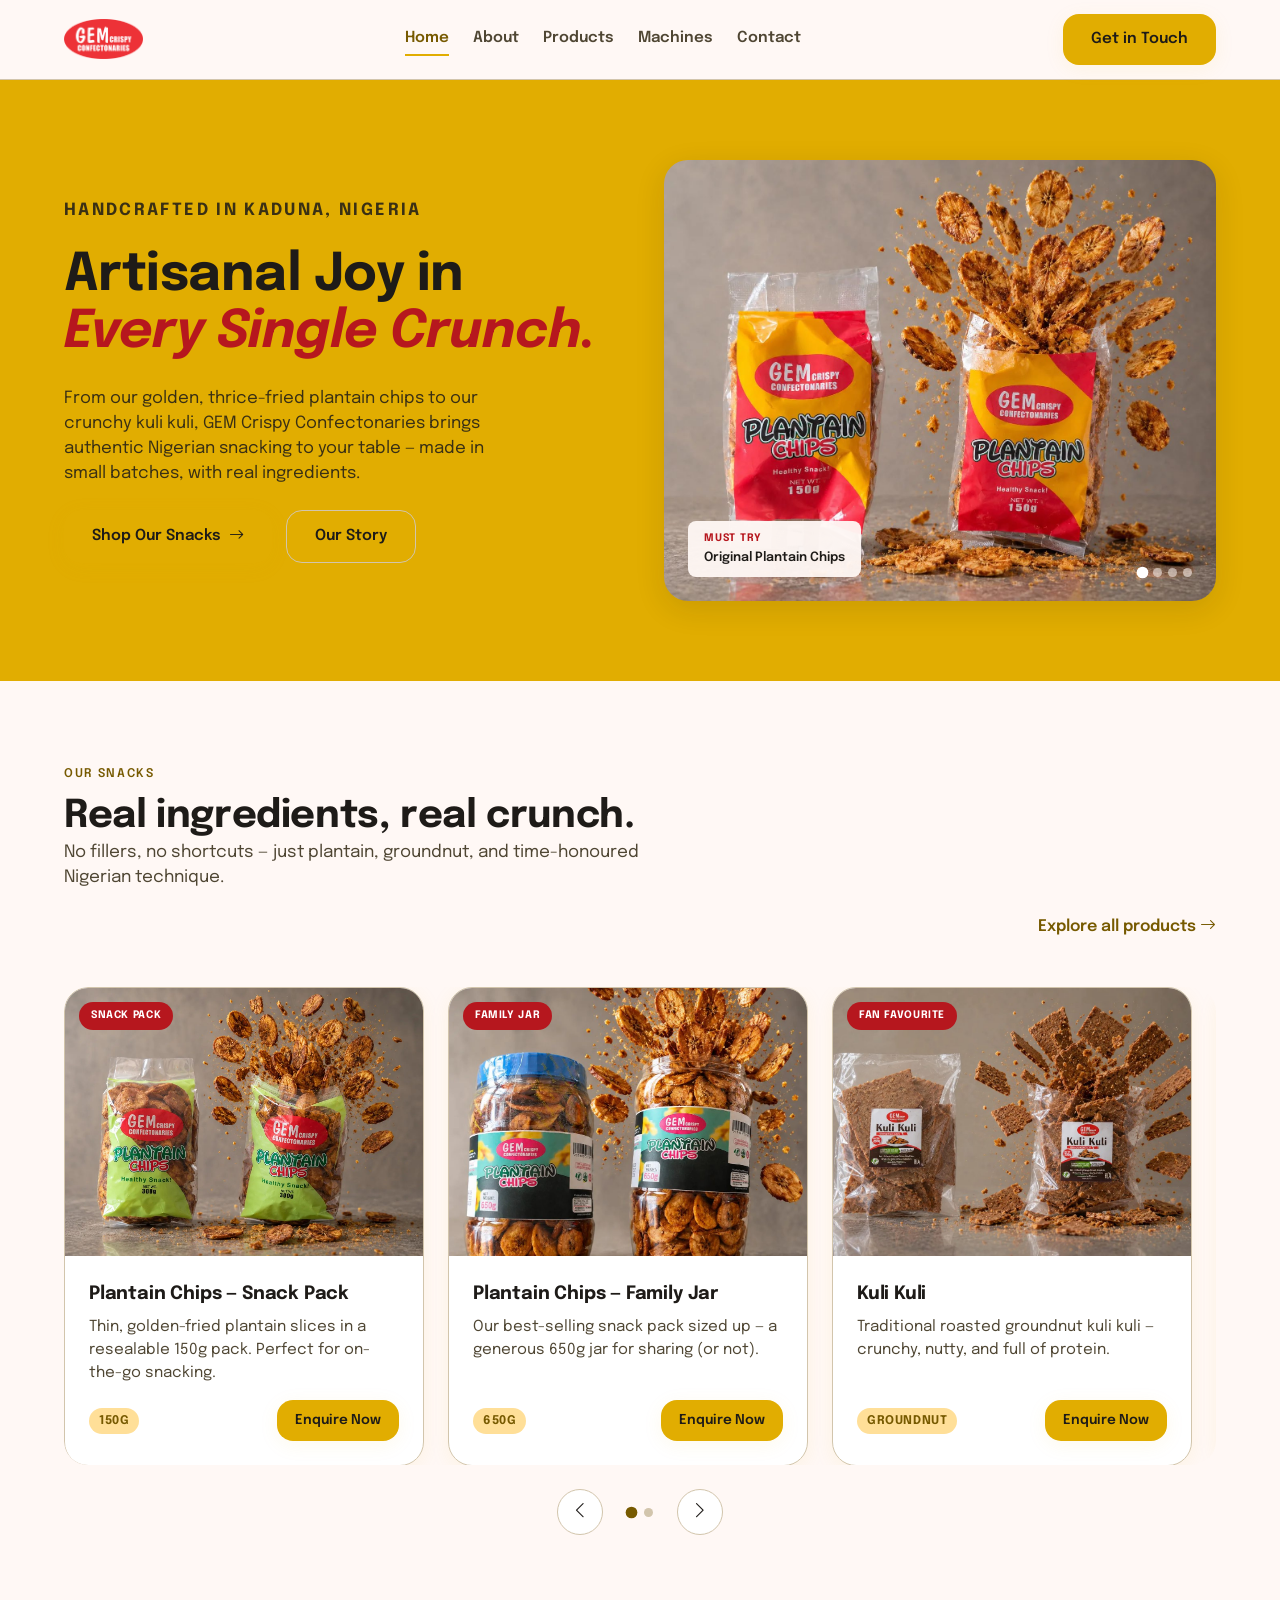
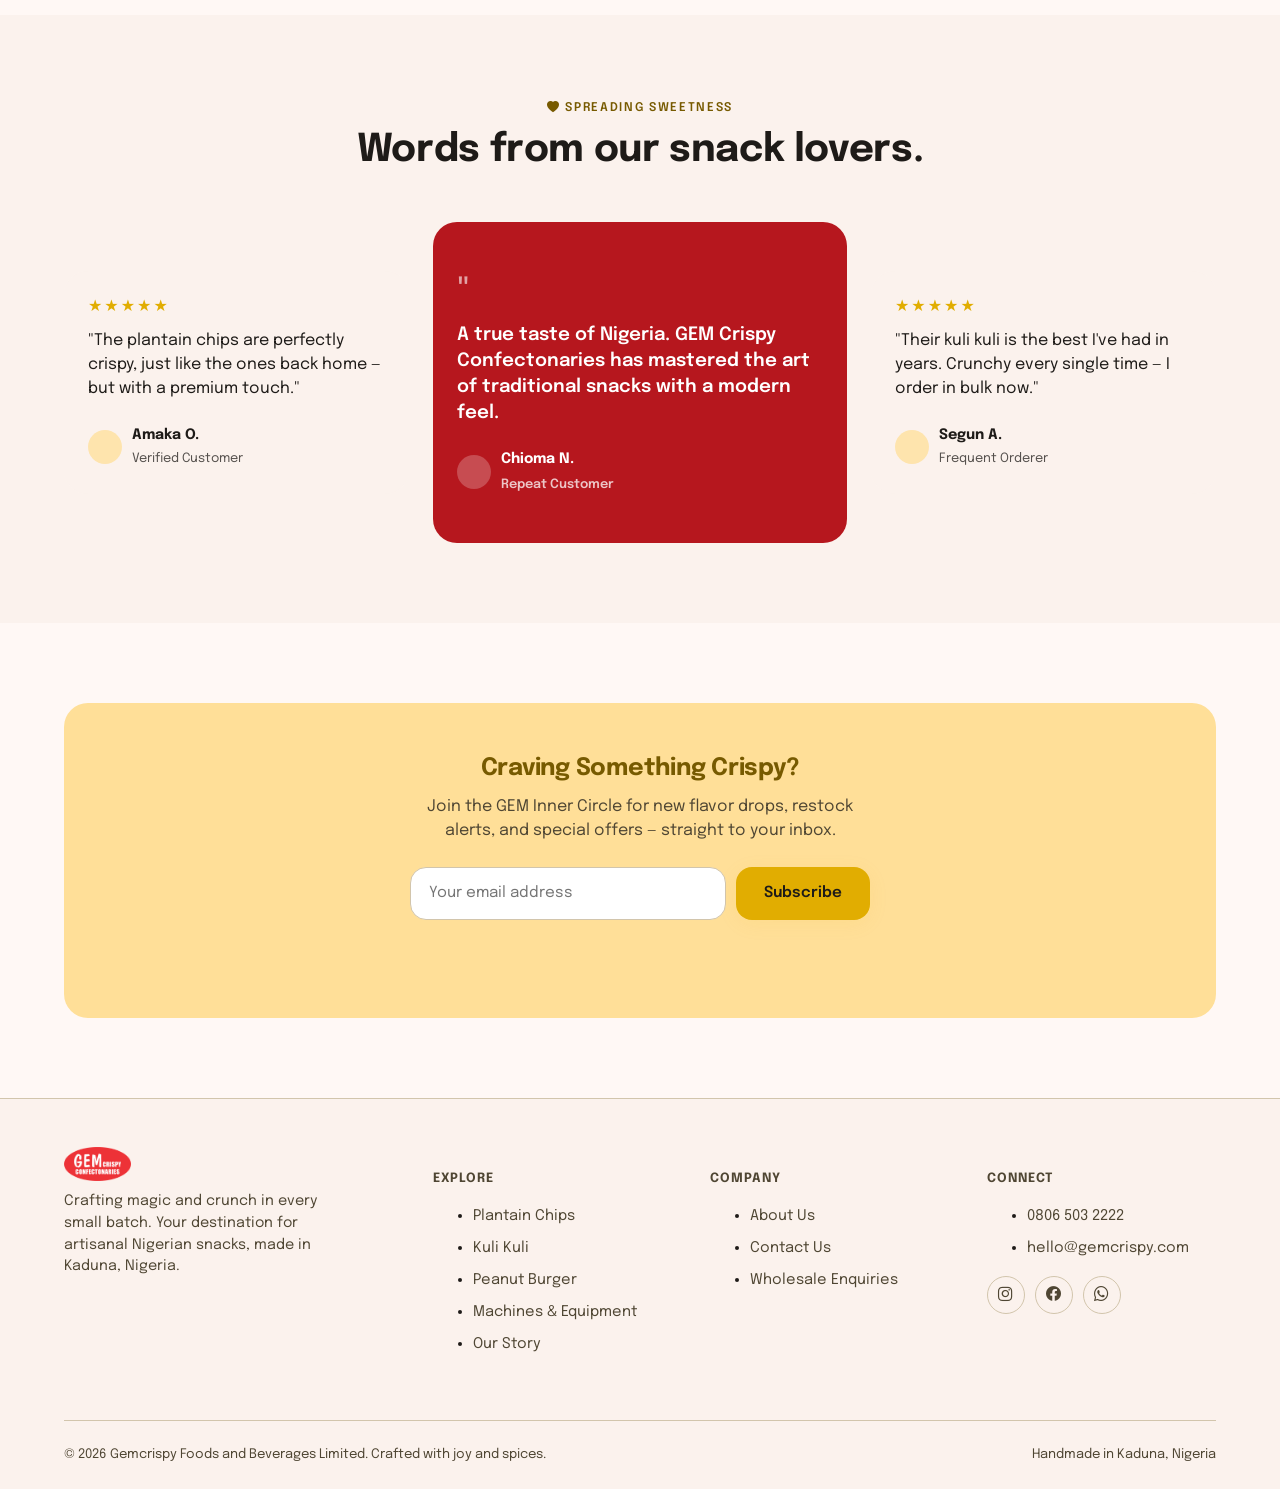
==== commit 76b3425e: "Add Machines & Equipment page" ====
--- a/index.html
+++ b/index.html
@@ -3,7 +3,7 @@
 <head>
 <meta charset="UTF-8">
 <meta name="viewport" content="width=device-width, initial-scale=1.0">
-<title>GEM Crispy Confectonaries-Authentic Nigerian Artisanal Snacks</title>
+<title>GEM Crispy Confectonaries | Authentic Nigerian Artisanal Snacks</title>
 <meta name="description" content="GEM Crispy Confectonaries hand-crafts authentic Nigerian artisanal snacks — plantain chips and kuli kuli — made in Kaduna, Nigeria. Discover our story and enquire today.">
 <link rel="icon" type="image/png" sizes="32x32" href="assets/logo/favicon-32.png">
 <link rel="icon" type="image/png" sizes="16x16" href="assets/logo/favicon-16.png">
@@ -25,6 +25,7 @@
       <a href="index.html" aria-current="page">Home</a>
       <a href="about.html">About</a>
       <a href="products.html">Products</a>
+      <a href="machines.html">Machines</a>
       <a href="contact.html">Contact</a>
     </nav>
     <a href="contact.html" class="btn btn-primary nav-cta">Get in Touch</a>
@@ -37,6 +38,7 @@
       <a href="index.html" aria-current="page">Home</a>
       <a href="about.html">About</a>
       <a href="products.html">Products</a>
+      <a href="machines.html">Machines</a>
       <a href="contact.html">Contact</a>
       <a href="contact.html" class="btn btn-primary btn-block">Get in Touch</a>
     </nav>
@@ -232,6 +234,7 @@
           <li><a href="products.html">Plantain Chips</a></li>
           <li><a href="products.html">Kuli Kuli</a></li>
           <li><a href="products.html">Peanut Burger</a></li>
+          <li><a href="machines.html">Machines &amp; Equipment</a></li>
           <li><a href="about.html">Our Story</a></li>
         </ul>
       </div>
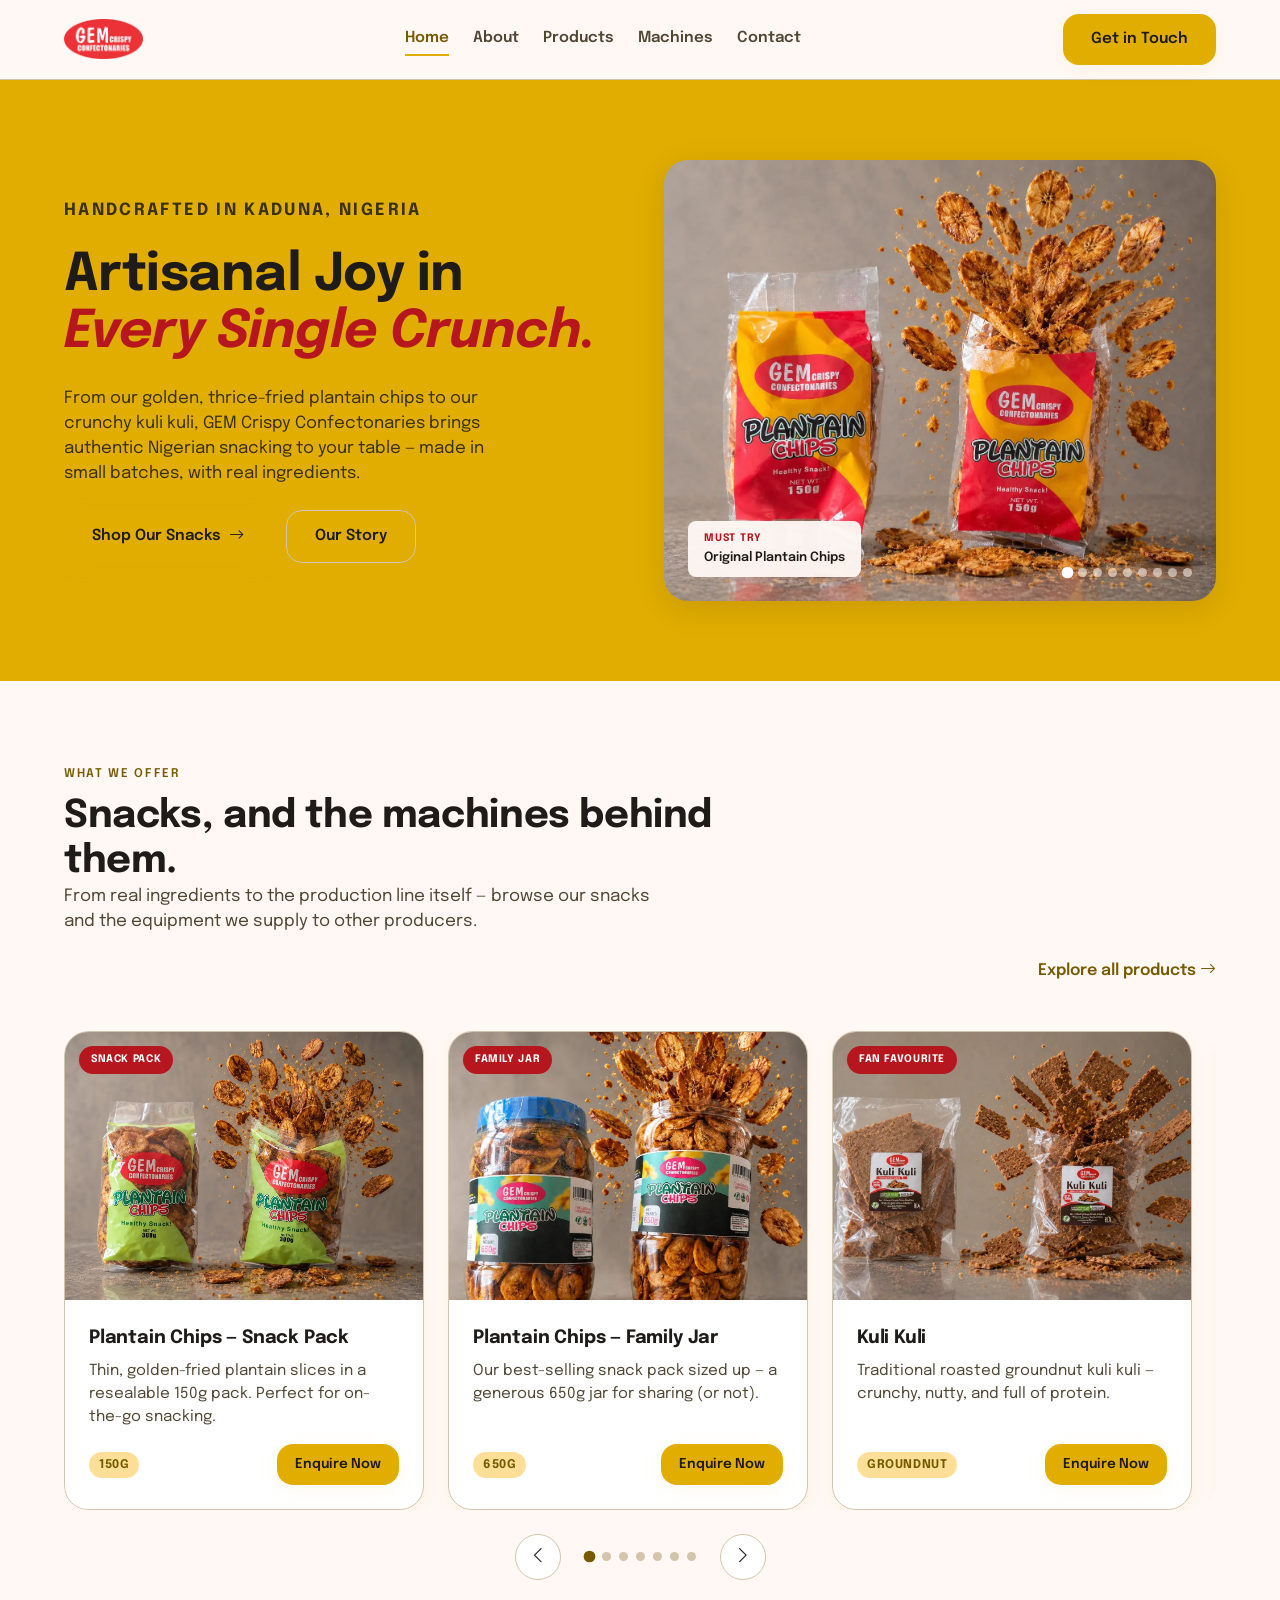
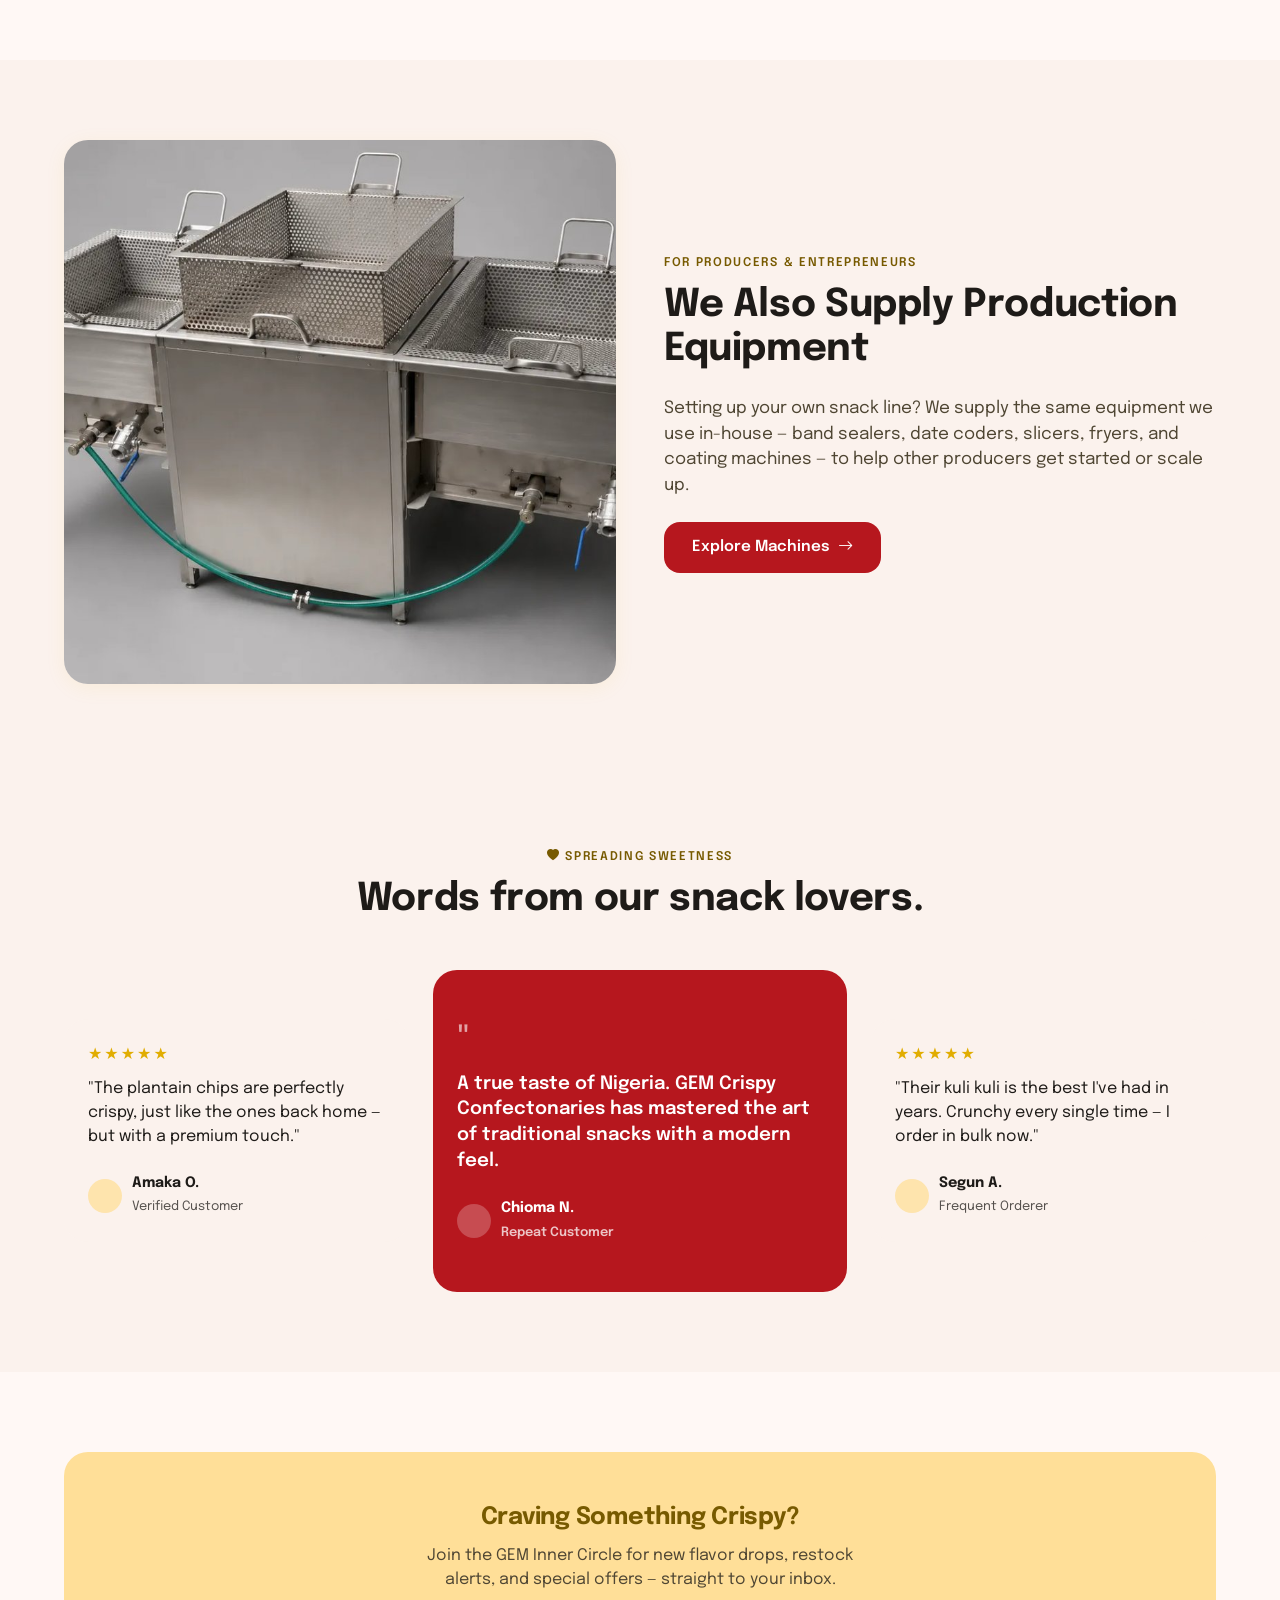
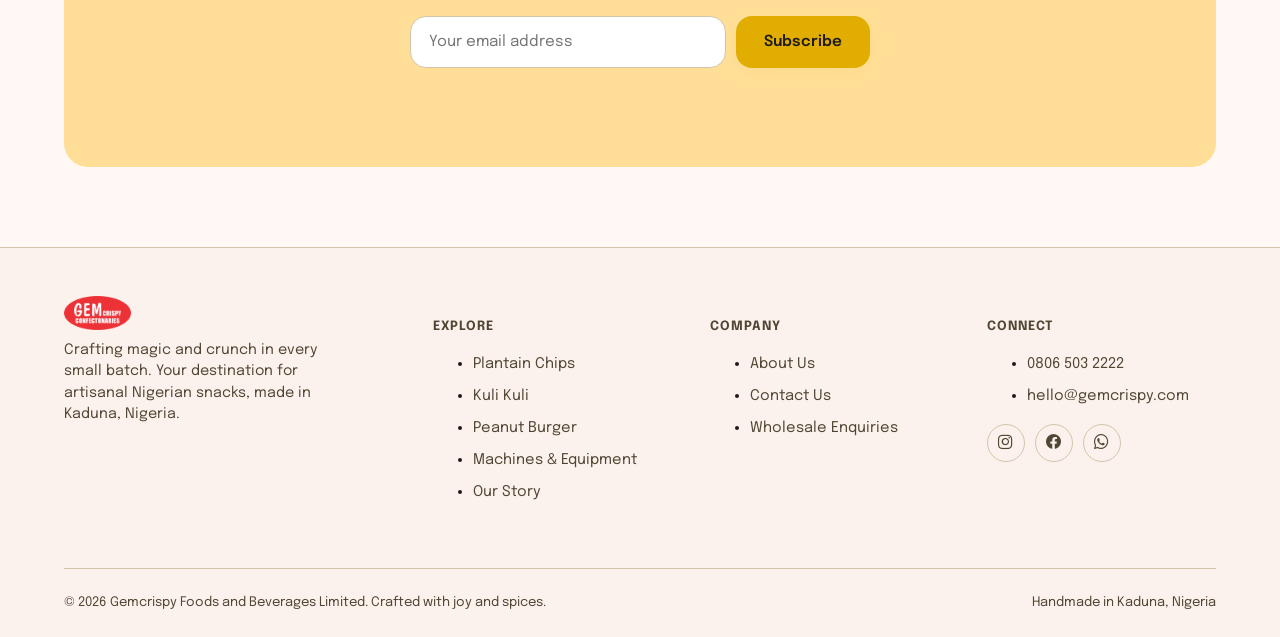
==== commit 1786d810: "Add Machines & Equipment page + homepage integration" ====
--- a/index.html
+++ b/index.html
@@ -70,19 +70,19 @@
     </div>
   </section>
 
-  <!-- ============ FEATURED SNACKS CAROUSEL ============ -->
+  <!-- ============ FEATURED CAROUSEL: SNACKS + MACHINES ============ -->
   <section>
     <div class="container">
       <div class="section-header-split">
         <div class="section-header">
-          <p class="eyebrow">Our Snacks</p>
-          <h2 class="section-title">Real ingredients, real crunch.</h2>
-          <p class="section-lead">No fillers, no shortcuts — just plantain, groundnut, and time-honoured Nigerian technique.</p>
+          <p class="eyebrow">What We Offer</p>
+          <h2 class="section-title">Snacks, and the machines behind them.</h2>
+          <p class="section-lead">From real ingredients to the production line itself — browse our snacks and the equipment we supply to other producers.</p>
         </div>
         <a href="products.html" style="font-weight:600; color:var(--color-primary-dark); white-space:nowrap;">Explore all products <i class="bi bi-arrow-right"></i></a>
       </div>
 
-      <div class="carousel" data-carousel tabindex="0" aria-roledescription="carousel" aria-label="Featured products">
+      <div class="carousel" data-carousel tabindex="0" aria-roledescription="carousel" aria-label="Featured products and machines">
         <div class="carousel-viewport" data-carousel-viewport>
           <div class="carousel-track" data-carousel-track>
 
@@ -149,6 +149,91 @@
                   <div class="card-footer">
                     <span class="card-weight">50g</span>
                     <a href="contact.html?product=Peanut%20Burger#enquiry-form" class="btn btn-primary" style="padding:10px 18px; font-size:0.85rem;">Enquire Now</a>
+                  </div>
+                </div>
+              </article>
+            </div>
+
+            <div class="carousel-slide" data-carousel-slide>
+              <article class="card">
+                <div class="card-media">
+                  <span class="card-tag">Packaging</span>
+                  <img src="assets/machines/continuous-band-sealer.jpg" alt="Continuous band sealer with conveyor belt and control panel" loading="lazy" width="500" height="375">
+                </div>
+                <div class="card-body">
+                  <h3>Continuous Band Sealer</h3>
+                  <p>Heat-seals snack pouches on a moving conveyor for consistent, production-line sealing.</p>
+                  <div class="card-footer">
+                    <span class="card-weight">Equipment</span>
+                    <a href="contact.html?product=Continuous%20Band%20Sealer#enquiry-form" class="btn btn-primary" style="padding:10px 18px; font-size:0.85rem;">Enquire Now</a>
+                  </div>
+                </div>
+              </article>
+            </div>
+
+            <div class="carousel-slide" data-carousel-slide>
+              <article class="card">
+                <div class="card-media">
+                  <span class="card-tag">Packaging</span>
+                  <img src="assets/machines/date-coding-machine.jpg" alt="Manual date coding machine with temperature dial and print ribbon" loading="lazy" width="500" height="375">
+                </div>
+                <div class="card-body">
+                  <h3>Date Coding Machine</h3>
+                  <p>Hand-operated hot-stamp coder for printing production and expiry dates onto packaging film.</p>
+                  <div class="card-footer">
+                    <span class="card-weight">Equipment</span>
+                    <a href="contact.html?product=Date%20Coding%20Machine#enquiry-form" class="btn btn-primary" style="padding:10px 18px; font-size:0.85rem;">Enquire Now</a>
+                  </div>
+                </div>
+              </article>
+            </div>
+
+            <div class="carousel-slide" data-carousel-slide>
+              <article class="card">
+                <div class="card-media">
+                  <span class="card-tag">Two Sizes</span>
+                  <img src="assets/machines/vegetable-slicer.jpg" alt="Electric/manual vegetable slicer shown in two sizes" loading="lazy" width="500" height="375">
+                </div>
+                <div class="card-body">
+                  <h3>Vegetable Slicer</h3>
+                  <p>Stainless steel slicer for plantain and other vegetables, for even slices before frying.</p>
+                  <div class="card-footer">
+                    <span class="card-weight">Equipment</span>
+                    <a href="contact.html?product=Vegetable%20Slicer%20(Big%20%26%20Small)#enquiry-form" class="btn btn-primary" style="padding:10px 18px; font-size:0.85rem;">Enquire Now</a>
+                  </div>
+                </div>
+              </article>
+            </div>
+
+            <div class="carousel-slide" data-carousel-slide>
+              <article class="card">
+                <div class="card-media">
+                  <span class="card-tag">Frying</span>
+                  <img src="assets/machines/industrial-deep-fryer.jpg" alt="Industrial twin-tank deep fryer with perforated baskets" loading="lazy" width="500" height="375">
+                </div>
+                <div class="card-body">
+                  <h3>Industrial Deep Fryer</h3>
+                  <p>Twin-tank stainless steel fryer built for high-volume, consistent frying.</p>
+                  <div class="card-footer">
+                    <span class="card-weight">Equipment</span>
+                    <a href="contact.html?product=Industrial%20Deep%20Fryer#enquiry-form" class="btn btn-primary" style="padding:10px 18px; font-size:0.85rem;">Enquire Now</a>
+                  </div>
+                </div>
+              </article>
+            </div>
+
+            <div class="carousel-slide" data-carousel-slide>
+              <article class="card">
+                <div class="card-media">
+                  <span class="card-tag">Coating</span>
+                  <img src="assets/machines/peanut-coating-machine.jpg" alt="Peanut coating machine with a rotating stainless steel drum" loading="lazy" width="500" height="375">
+                </div>
+                <div class="card-body">
+                  <h3>Peanut Coating Machine</h3>
+                  <p>Motorized rotating drum that evenly tumbles peanuts through sugar or spice coatings.</p>
+                  <div class="card-footer">
+                    <span class="card-weight">Equipment</span>
+                    <a href="contact.html?product=Peanut%20Coating%20Machine#enquiry-form" class="btn btn-primary" style="padding:10px 18px; font-size:0.85rem;">Enquire Now</a>
                   </div>
                 </div>
               </article>
@@ -162,6 +247,19 @@
           <div class="carousel-dots" data-carousel-dots></div>
           <button class="carousel-btn" data-carousel-next aria-label="Next product"><i class="bi bi-chevron-right" aria-hidden="true"></i></button>
         </div>
+      </div>
+    </div>
+  </section>
+
+  <!-- ============ MACHINES PROMO ============ -->
+  <section class="bg-tint">
+    <div class="container two-col-media">
+      <img src="assets/machines/industrial-deep-fryer.jpg" alt="Industrial twin-tank deep fryer used in GEM's own production line" width="640" height="544" loading="lazy">
+      <div>
+        <p class="eyebrow">For Producers &amp; Entrepreneurs</p>
+        <h2 class="section-title mb-md">We Also Supply Production Equipment</h2>
+        <p class="section-lead mb-md">Setting up your own snack line? We supply the same equipment we use in-house — band sealers, date coders, slicers, fryers, and coating machines — to help other producers get started or scale up.</p>
+        <a href="machines.html" class="btn btn-accent">Explore Machines <i class="bi bi-arrow-right" aria-hidden="true"></i></a>
       </div>
     </div>
   </section>
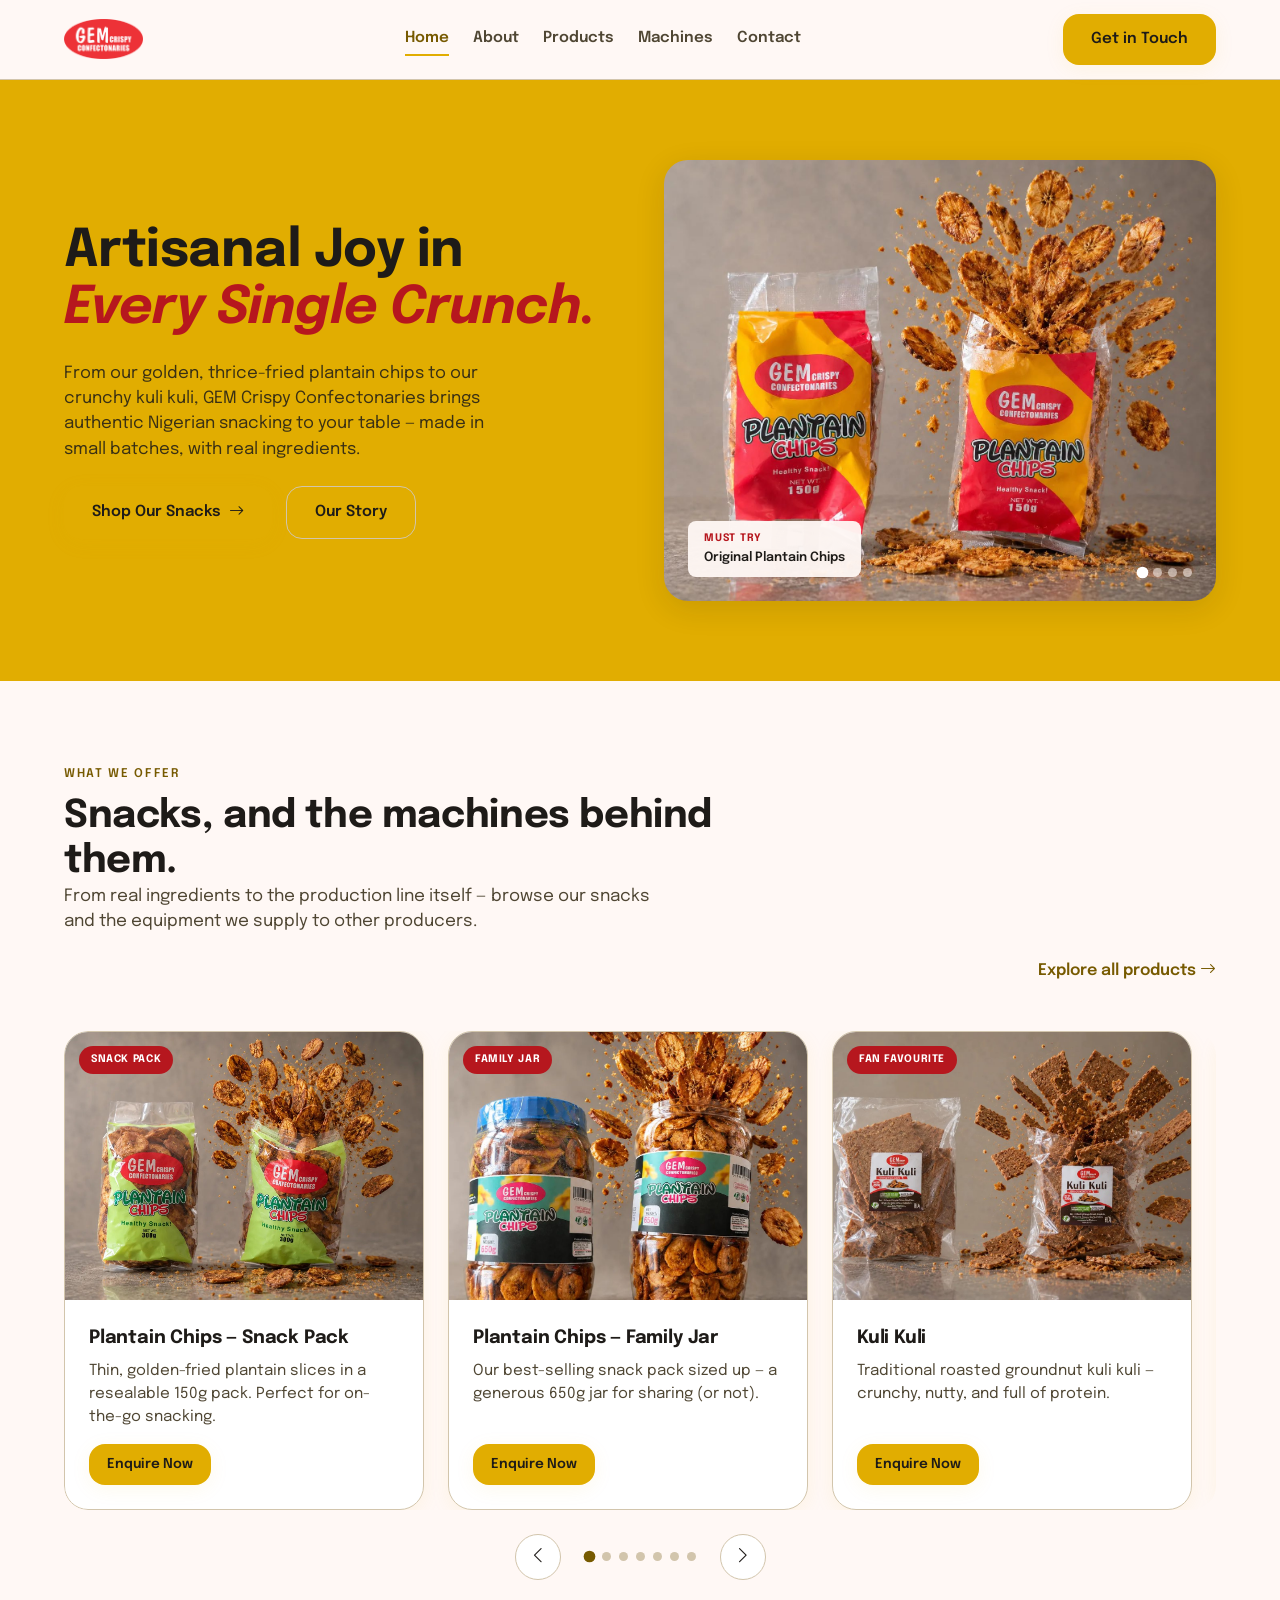
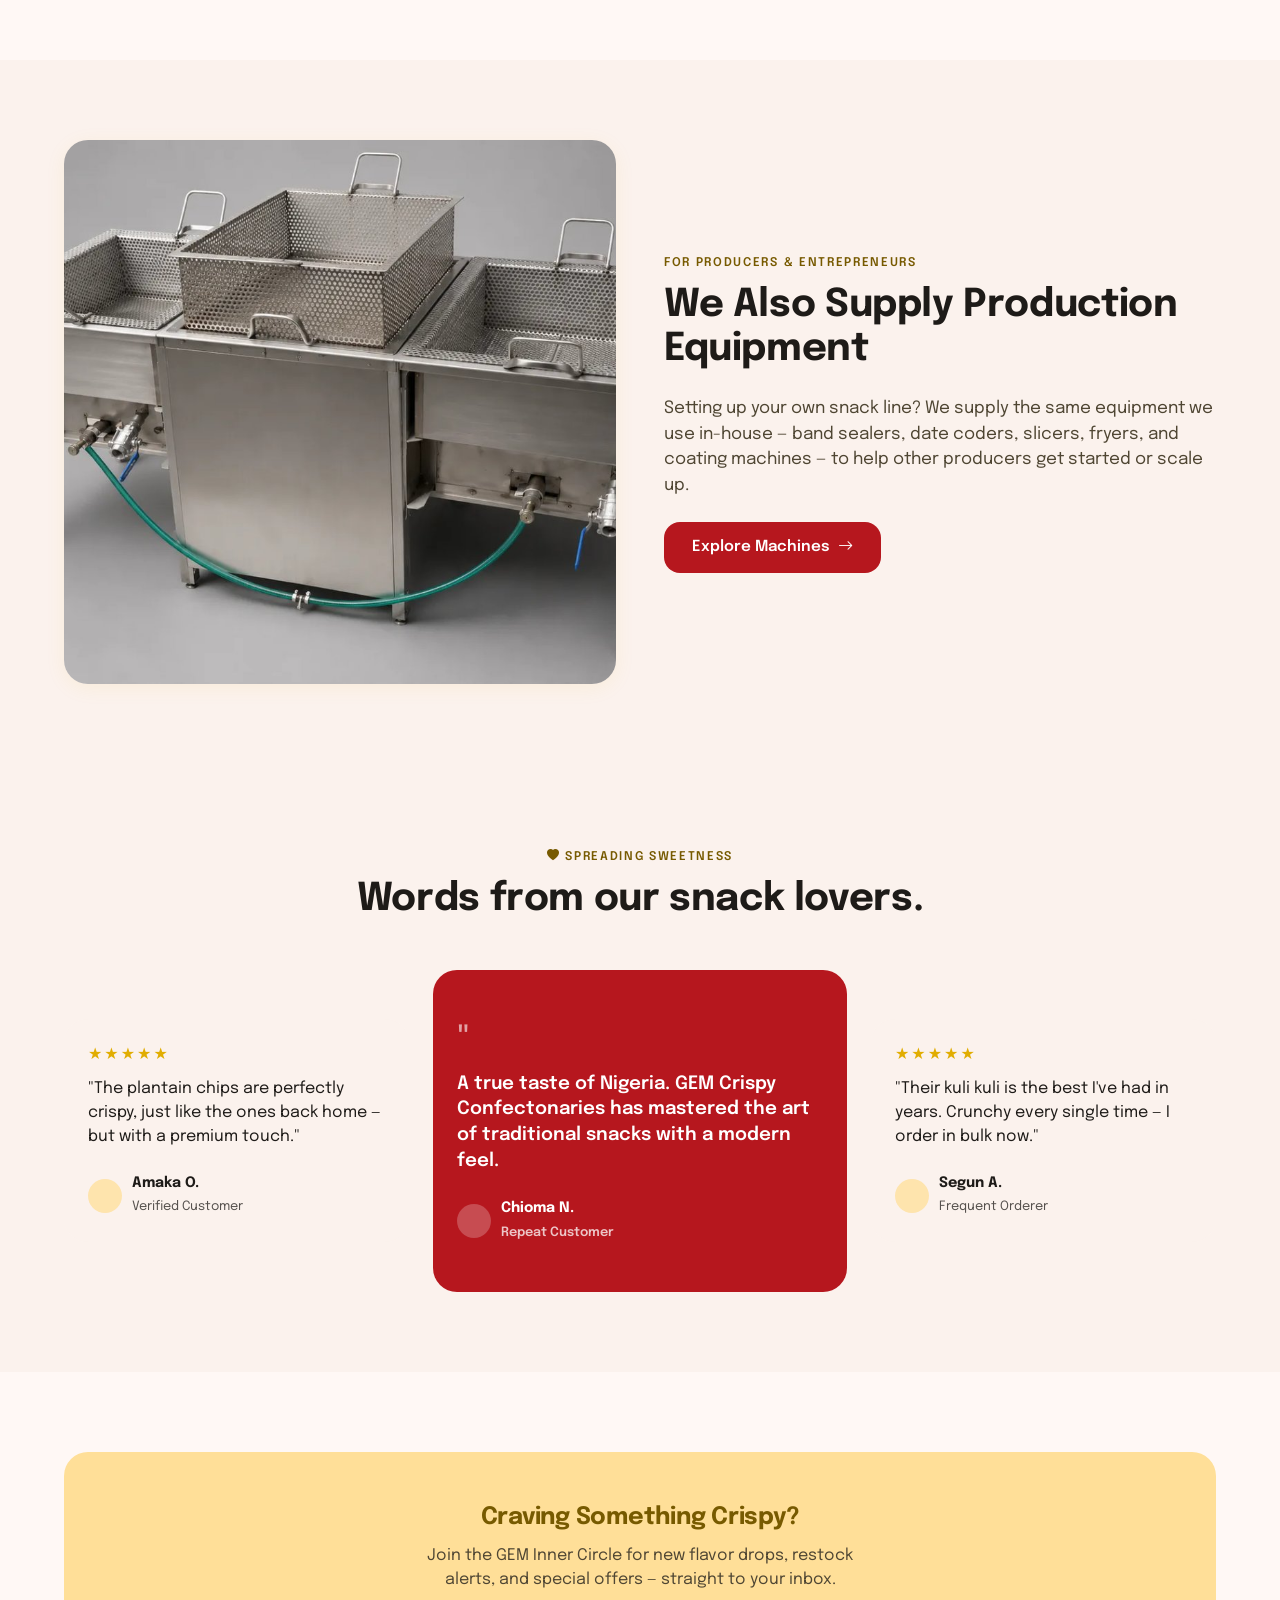
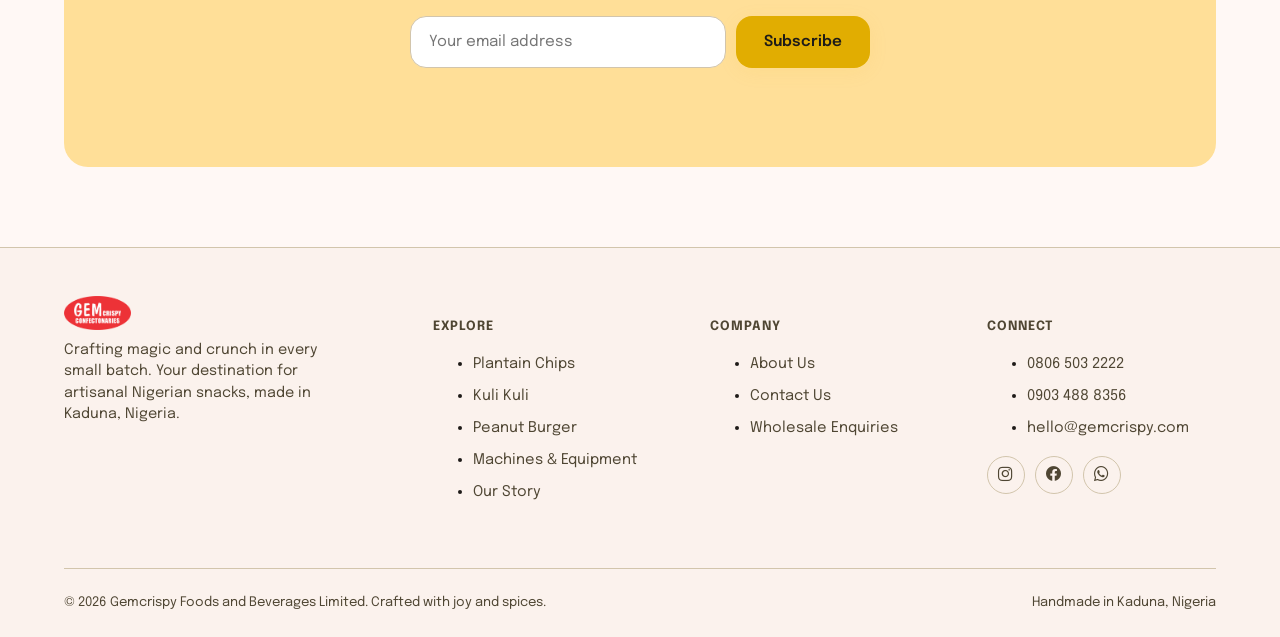
==== commit 4aba190f: "Switch enquiries to WhatsApp, simplify tags, trim hero carousel to snacks" ====
--- a/index.html
+++ b/index.html
@@ -51,7 +51,6 @@
   <section class="hero">
     <div class="container hero-grid">
       <div>
-        <p class="hero-eyebrow">Handcrafted in Kaduna, Nigeria</p>
         <h1>Artisanal Joy in <em>Every Single Crunch.</em></h1>
         <p>From our golden, thrice-fried plantain chips to our crunchy kuli kuli, GEM Crispy Confectonaries brings authentic Nigerian snacking to your table — made in small batches, with real ingredients.</p>
         <div class="hero-actions">
@@ -96,8 +95,7 @@
                   <h3>Plantain Chips — Snack Pack</h3>
                   <p>Thin, golden-fried plantain slices in a resealable 150g pack. Perfect for on-the-go snacking.</p>
                   <div class="card-footer">
-                    <span class="card-weight">150g</span>
-                    <a href="contact.html?product=Plantain%20Chips%20%E2%80%94%20Snack%20Pack%20(150g)#enquiry-form" class="btn btn-primary" style="padding:10px 18px; font-size:0.85rem;">Enquire Now</a>
+                    <a href="https://wa.me/2348065032222?text=Hi%20GEM%20team%2C%20I%27d%20like%20to%20enquire%20about%20%22Plantain%20Chips%20%E2%80%94%20Snack%20Pack%20%28150g%29%22." target="_blank" rel="noopener" class="btn btn-primary" style="padding:10px 18px; font-size:0.85rem;">Enquire Now</a>
                   </div>
                 </div>
               </article>
@@ -113,8 +111,7 @@
                   <h3>Plantain Chips — Family Jar</h3>
                   <p>Our best-selling snack pack sized up — a generous 650g jar for sharing (or not).</p>
                   <div class="card-footer">
-                    <span class="card-weight">650g</span>
-                    <a href="contact.html?product=Plantain%20Chips%20%E2%80%94%20Family%20Jar%20(650g)#enquiry-form" class="btn btn-primary" style="padding:10px 18px; font-size:0.85rem;">Enquire Now</a>
+                    <a href="https://wa.me/2348065032222?text=Hi%20GEM%20team%2C%20I%27d%20like%20to%20enquire%20about%20%22Plantain%20Chips%20%E2%80%94%20Family%20Jar%20%28650g%29%22." target="_blank" rel="noopener" class="btn btn-primary" style="padding:10px 18px; font-size:0.85rem;">Enquire Now</a>
                   </div>
                 </div>
               </article>
@@ -130,8 +127,7 @@
                   <h3>Kuli Kuli</h3>
                   <p>Traditional roasted groundnut kuli kuli — crunchy, nutty, and full of protein.</p>
                   <div class="card-footer">
-                    <span class="card-weight">Groundnut</span>
-                    <a href="contact.html?product=Kuli%20Kuli#enquiry-form" class="btn btn-primary" style="padding:10px 18px; font-size:0.85rem;">Enquire Now</a>
+                    <a href="https://wa.me/2348065032222?text=Hi%20GEM%20team%2C%20I%27d%20like%20to%20enquire%20about%20%22Kuli%20Kuli%22." target="_blank" rel="noopener" class="btn btn-primary" style="padding:10px 18px; font-size:0.85rem;">Enquire Now</a>
                   </div>
                 </div>
               </article>
@@ -147,8 +143,7 @@
                   <h3>Peanut Burger</h3>
                   <p>Crunchy sugar-coated peanuts — a beloved Nigerian classic, packed fresh in every batch.</p>
                   <div class="card-footer">
-                    <span class="card-weight">50g</span>
-                    <a href="contact.html?product=Peanut%20Burger#enquiry-form" class="btn btn-primary" style="padding:10px 18px; font-size:0.85rem;">Enquire Now</a>
+                    <a href="https://wa.me/2348065032222?text=Hi%20GEM%20team%2C%20I%27d%20like%20to%20enquire%20about%20%22Peanut%20Burger%22." target="_blank" rel="noopener" class="btn btn-primary" style="padding:10px 18px; font-size:0.85rem;">Enquire Now</a>
                   </div>
                 </div>
               </article>
@@ -165,7 +160,7 @@
                   <p>Heat-seals snack pouches on a moving conveyor for consistent, production-line sealing.</p>
                   <div class="card-footer">
                     <span class="card-weight">Equipment</span>
-                    <a href="contact.html?product=Continuous%20Band%20Sealer#enquiry-form" class="btn btn-primary" style="padding:10px 18px; font-size:0.85rem;">Enquire Now</a>
+                    <a href="https://wa.me/2348065032222?text=Hi%20GEM%20team%2C%20I%27d%20like%20to%20enquire%20about%20%22Continuous%20Band%20Sealer%22." target="_blank" rel="noopener" class="btn btn-primary" style="padding:10px 18px; font-size:0.85rem;">Enquire Now</a>
                   </div>
                 </div>
               </article>
@@ -182,7 +177,7 @@
                   <p>Hand-operated hot-stamp coder for printing production and expiry dates onto packaging film.</p>
                   <div class="card-footer">
                     <span class="card-weight">Equipment</span>
-                    <a href="contact.html?product=Date%20Coding%20Machine#enquiry-form" class="btn btn-primary" style="padding:10px 18px; font-size:0.85rem;">Enquire Now</a>
+                    <a href="https://wa.me/2348065032222?text=Hi%20GEM%20team%2C%20I%27d%20like%20to%20enquire%20about%20%22Date%20Coding%20Machine%22." target="_blank" rel="noopener" class="btn btn-primary" style="padding:10px 18px; font-size:0.85rem;">Enquire Now</a>
                   </div>
                 </div>
               </article>
@@ -199,7 +194,7 @@
                   <p>Stainless steel slicer for plantain and other vegetables, for even slices before frying.</p>
                   <div class="card-footer">
                     <span class="card-weight">Equipment</span>
-                    <a href="contact.html?product=Vegetable%20Slicer%20(Big%20%26%20Small)#enquiry-form" class="btn btn-primary" style="padding:10px 18px; font-size:0.85rem;">Enquire Now</a>
+                    <a href="https://wa.me/2348065032222?text=Hi%20GEM%20team%2C%20I%27d%20like%20to%20enquire%20about%20%22Vegetable%20Slicer%20%28Big%20%26%20Small%29%22." target="_blank" rel="noopener" class="btn btn-primary" style="padding:10px 18px; font-size:0.85rem;">Enquire Now</a>
                   </div>
                 </div>
               </article>
@@ -216,7 +211,7 @@
                   <p>Twin-tank stainless steel fryer built for high-volume, consistent frying.</p>
                   <div class="card-footer">
                     <span class="card-weight">Equipment</span>
-                    <a href="contact.html?product=Industrial%20Deep%20Fryer#enquiry-form" class="btn btn-primary" style="padding:10px 18px; font-size:0.85rem;">Enquire Now</a>
+                    <a href="https://wa.me/2348065032222?text=Hi%20GEM%20team%2C%20I%27d%20like%20to%20enquire%20about%20%22Industrial%20Deep%20Fryer%22." target="_blank" rel="noopener" class="btn btn-primary" style="padding:10px 18px; font-size:0.85rem;">Enquire Now</a>
                   </div>
                 </div>
               </article>
@@ -233,7 +228,7 @@
                   <p>Motorized rotating drum that evenly tumbles peanuts through sugar or spice coatings.</p>
                   <div class="card-footer">
                     <span class="card-weight">Equipment</span>
-                    <a href="contact.html?product=Peanut%20Coating%20Machine#enquiry-form" class="btn btn-primary" style="padding:10px 18px; font-size:0.85rem;">Enquire Now</a>
+                    <a href="https://wa.me/2348065032222?text=Hi%20GEM%20team%2C%20I%27d%20like%20to%20enquire%20about%20%22Peanut%20Coating%20Machine%22." target="_blank" rel="noopener" class="btn btn-primary" style="padding:10px 18px; font-size:0.85rem;">Enquire Now</a>
                   </div>
                 </div>
               </article>
@@ -348,6 +343,7 @@
         <h5>Connect</h5>
         <ul>
           <li><a href="tel:08065032222">0806 503 2222</a></li>
+          <li><a href="tel:09034888356">0903 488 8356</a></li>
           <li><a href="mailto:hello@gemcrispy.com">hello@gemcrispy.com</a></li>
         </ul>
         <div class="footer-socials">
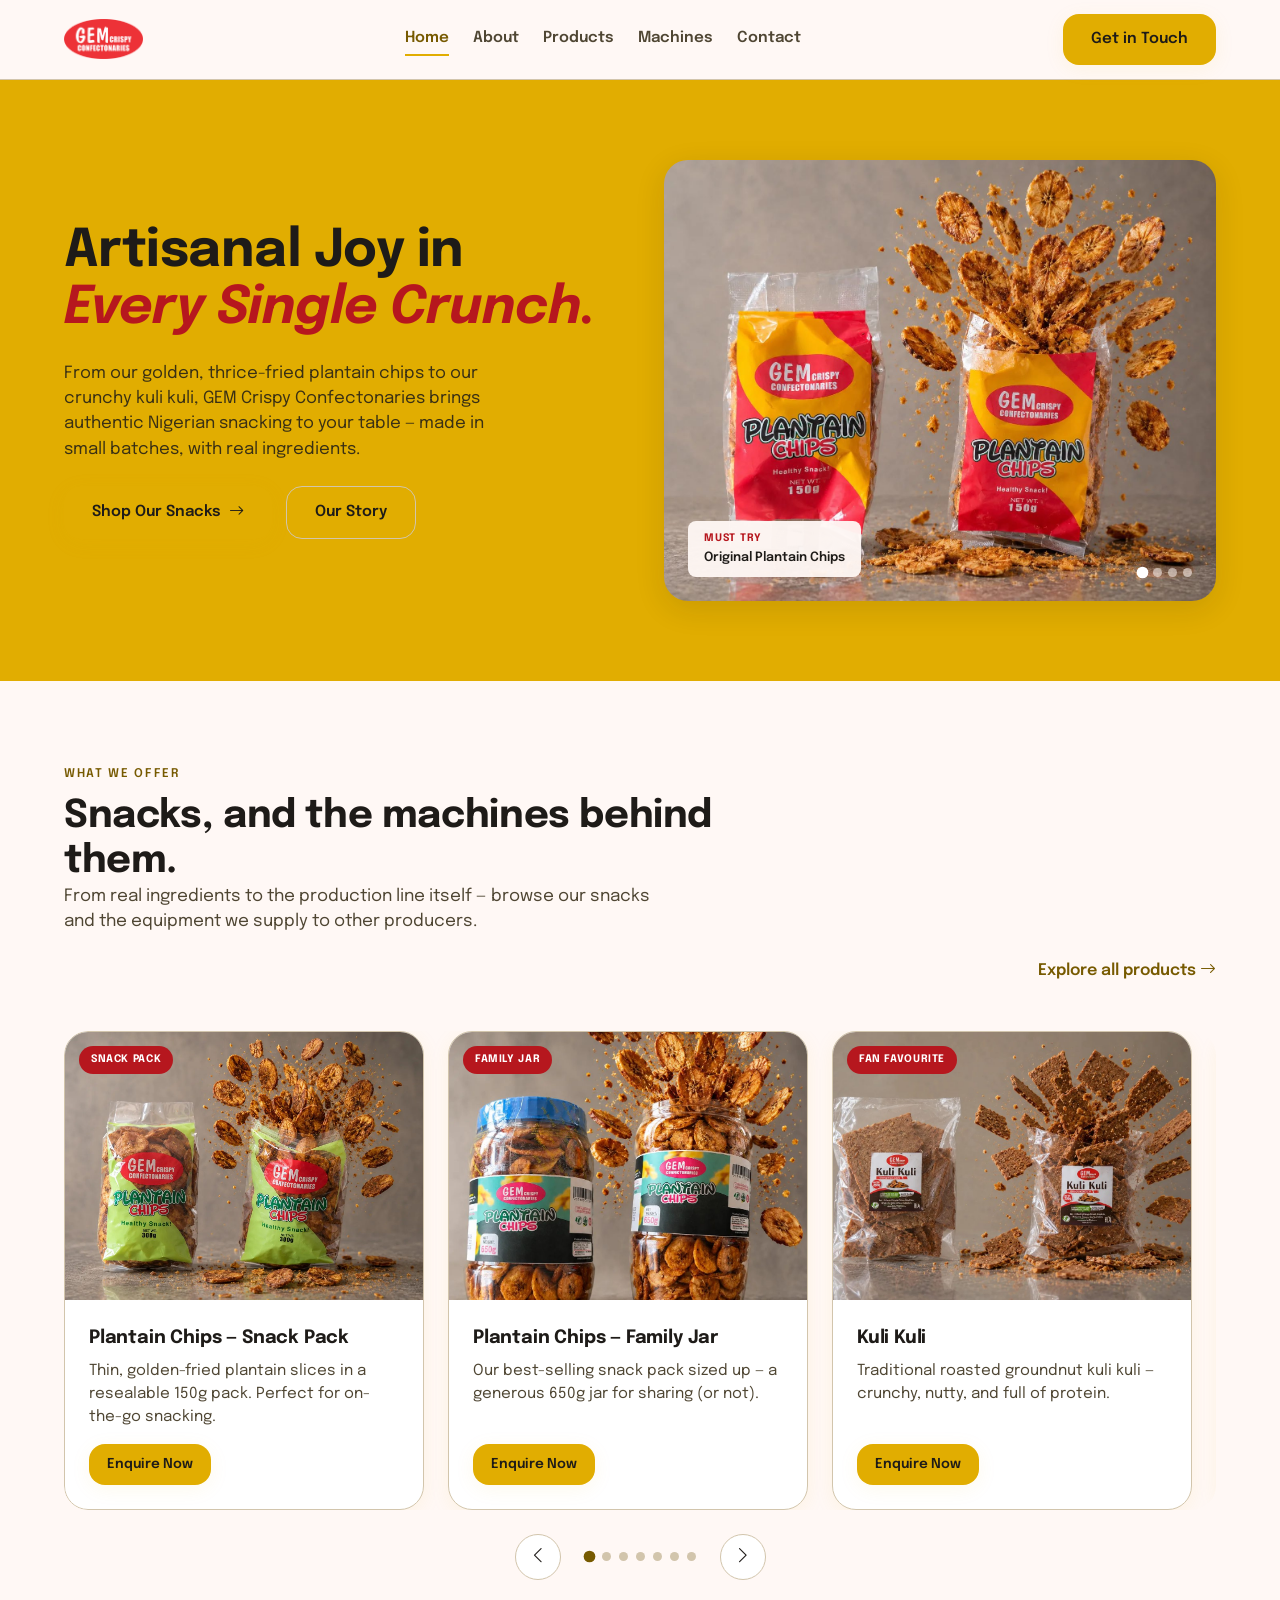
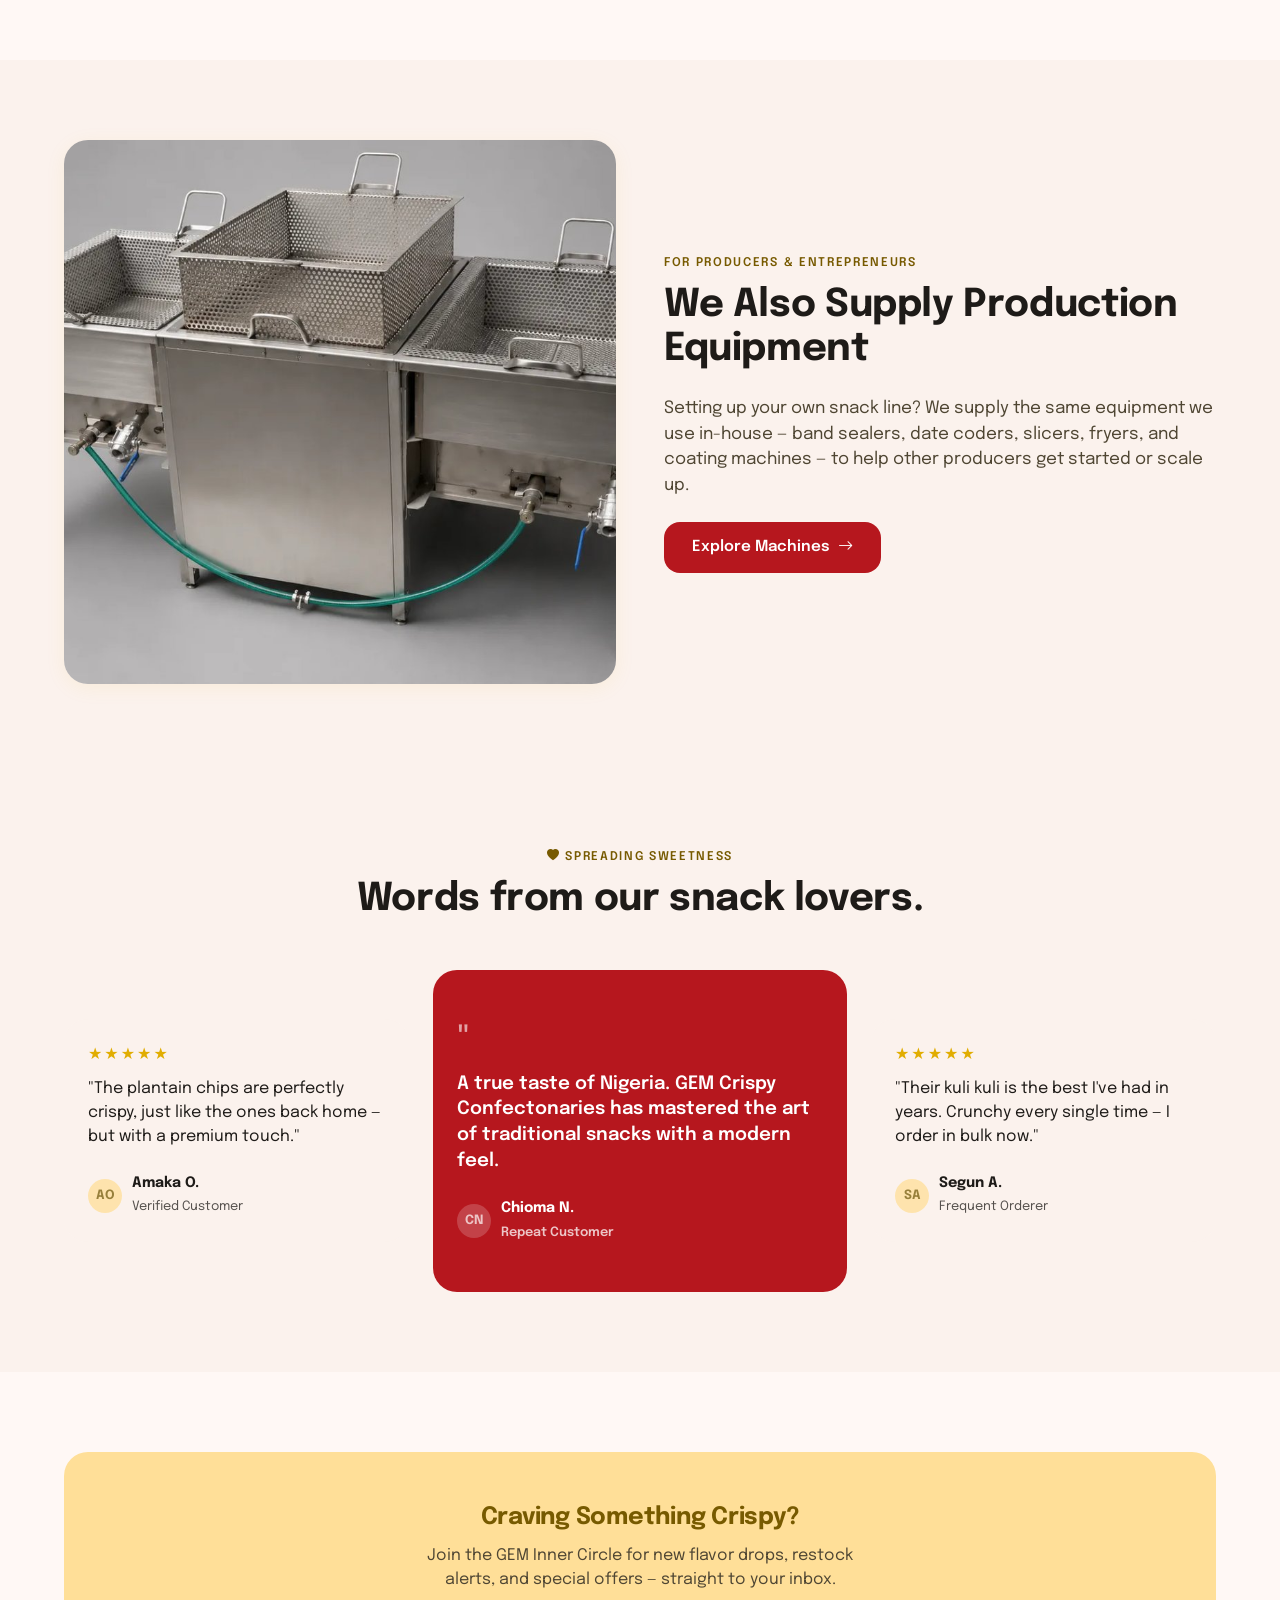
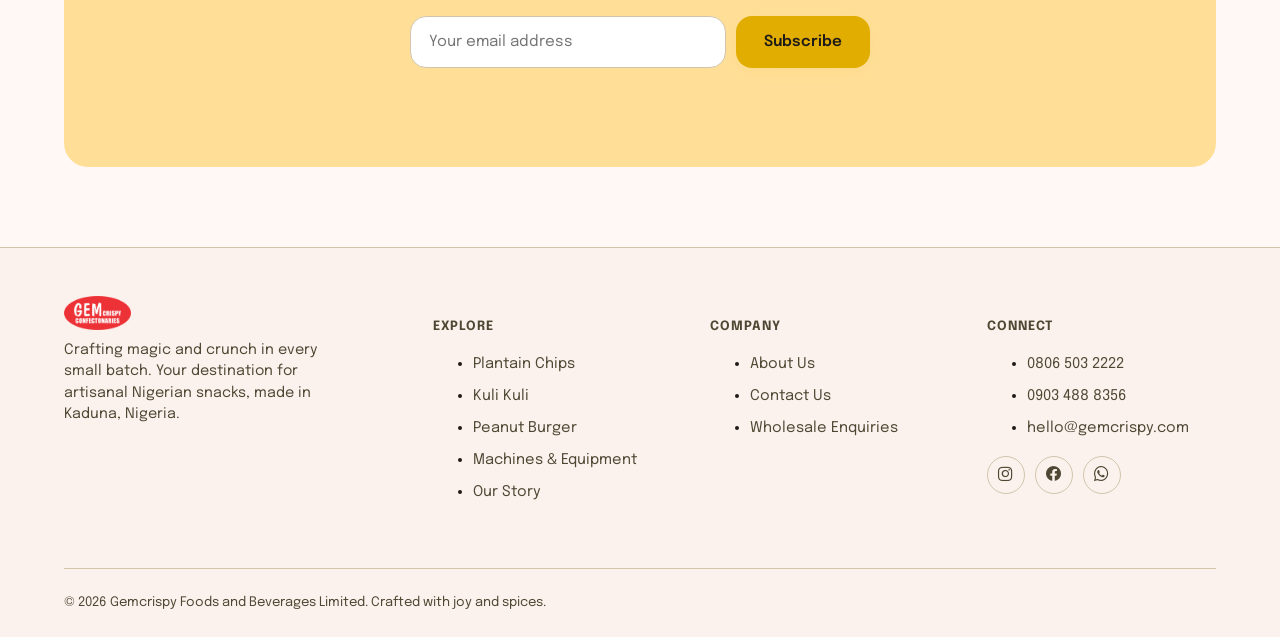
==== commit c492c75f: "Remove footer tagline, replace testimonial dots with initials avatars" ====
--- a/index.html
+++ b/index.html
@@ -272,7 +272,7 @@
           <div class="stars" aria-hidden="true">★★★★★</div>
           <p>"The plantain chips are perfectly crispy, just like the ones back home — but with a premium touch."</p>
           <div class="testimonial-author">
-            <span class="avatar-dot" aria-hidden="true"></span>
+            <span class="avatar-initials" aria-hidden="true">AO</span>
             <div><strong>Amaka O.</strong><span>Verified Customer</span></div>
           </div>
         </div>
@@ -280,7 +280,7 @@
           <span class="quote-mark" aria-hidden="true">"</span>
           <p>A true taste of Nigeria. GEM Crispy Confectonaries has mastered the art of traditional snacks with a modern feel.</p>
           <div class="testimonial-author">
-            <span class="avatar-dot" aria-hidden="true" style="background:rgba(255,255,255,0.3);"></span>
+            <span class="avatar-initials on-accent" aria-hidden="true">CN</span>
             <div><strong>Chioma N.</strong><span>Repeat Customer</span></div>
           </div>
         </div>
@@ -288,7 +288,7 @@
           <div class="stars" aria-hidden="true">★★★★★</div>
           <p>"Their kuli kuli is the best I've had in years. Crunchy every single time — I order in bulk now."</p>
           <div class="testimonial-author">
-            <span class="avatar-dot" aria-hidden="true"></span>
+            <span class="avatar-initials" aria-hidden="true">SA</span>
             <div><strong>Segun A.</strong><span>Frequent Orderer</span></div>
           </div>
         </div>
@@ -355,7 +355,6 @@
     </div>
     <div class="footer-bottom">
       <span>&copy; <span data-year>2026</span> Gemcrispy Foods and Beverages Limited. Crafted with joy and spices.</span>
-      <span>Handmade in Kaduna, Nigeria</span>
     </div>
   </div>
 </footer>
--- a/css/styles.css
+++ b/css/styles.css
@@ -553,6 +553,23 @@
 .stars { color: var(--color-primary); letter-spacing: 2px; margin-bottom: 10px; }
 .testimonial-author { display: flex; align-items: center; gap: 10px; margin-top: var(--space-md); }
 .avatar-dot { width: 34px; height: 34px; border-radius: 50%; background: var(--color-primary-container); }
+.avatar-initials {
+  width: 34px;
+  height: 34px;
+  border-radius: 50%;
+  background: var(--color-primary-container);
+  color: var(--color-primary-dark);
+  display: flex;
+  align-items: center;
+  justify-content: center;
+  font-size: 0.7rem;
+  font-weight: 700;
+  flex-shrink: 0;
+}
+.avatar-initials.on-accent {
+  background: rgba(255,255,255,0.25);
+  color: #fff;
+}
 .testimonial-author strong { display: block; font-size: 0.9rem; }
 .testimonial-author span { font-size: 0.8rem; opacity: 0.75; }
 
